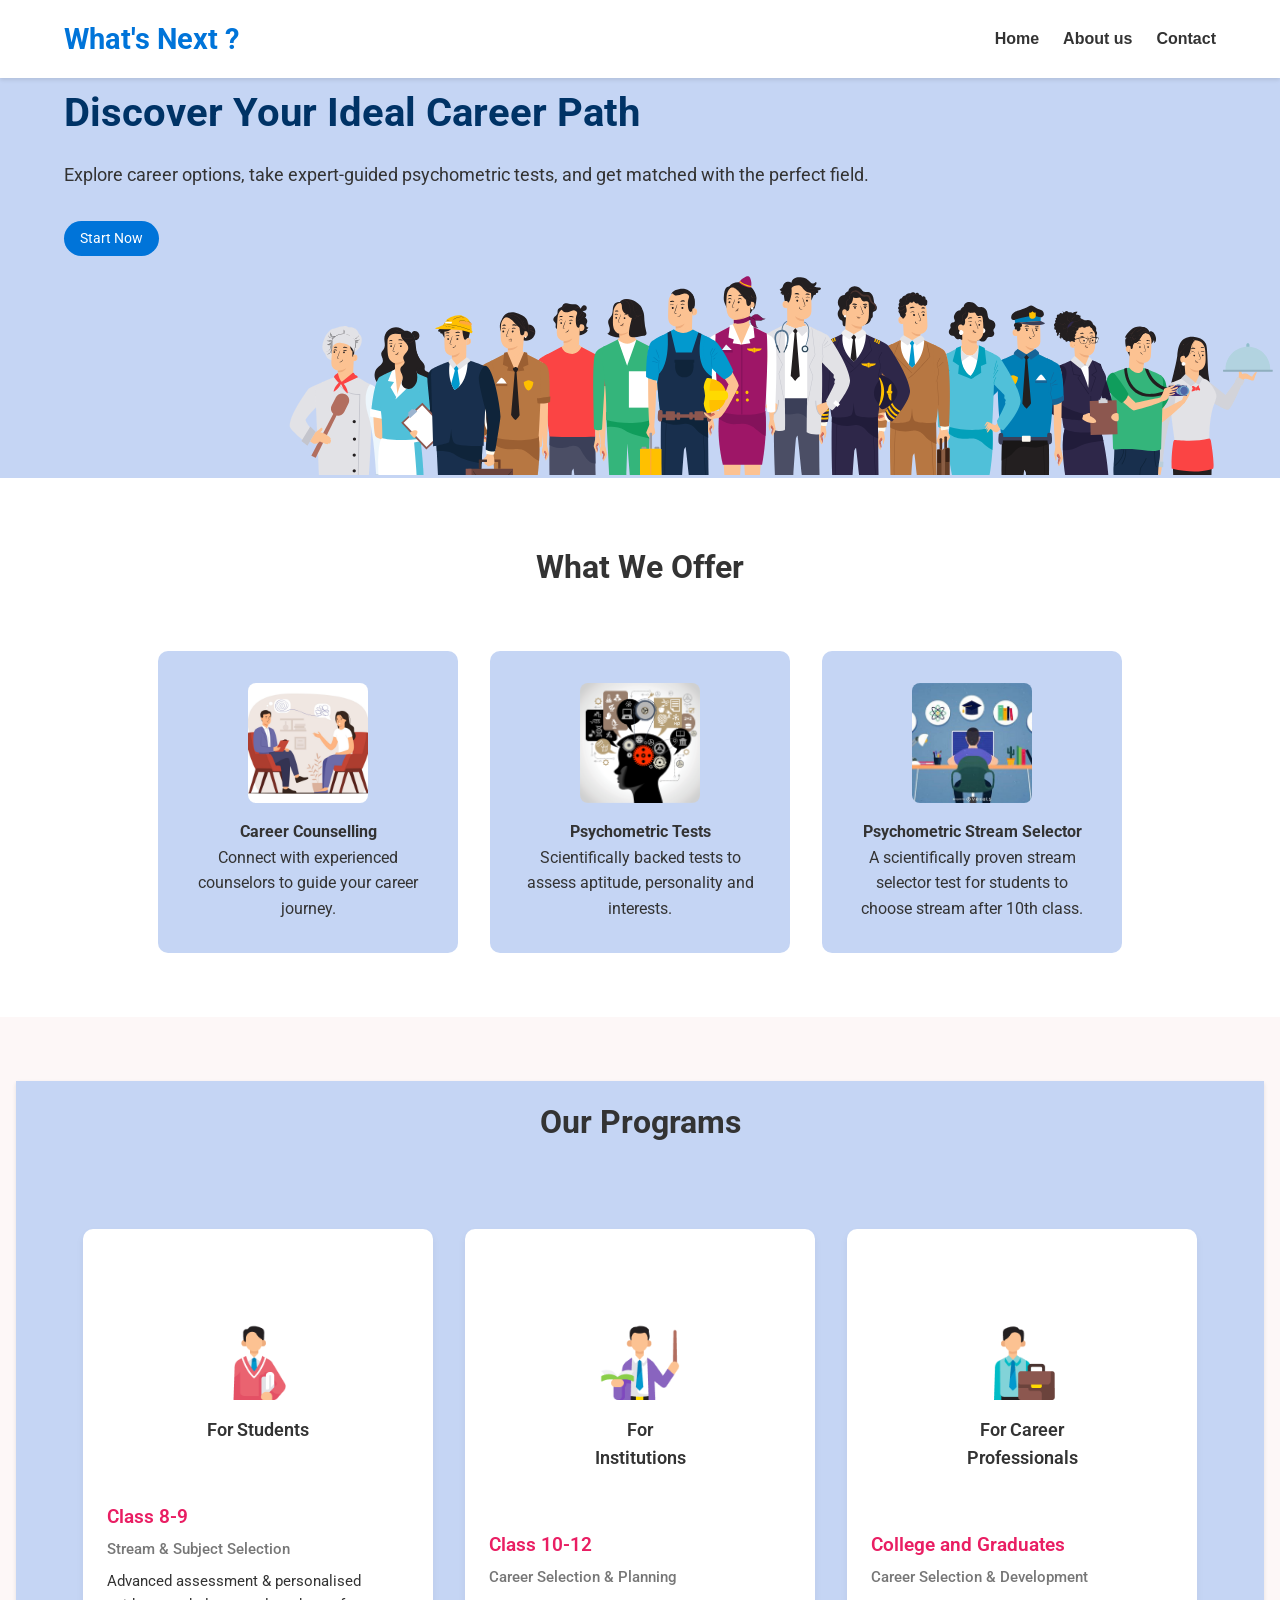
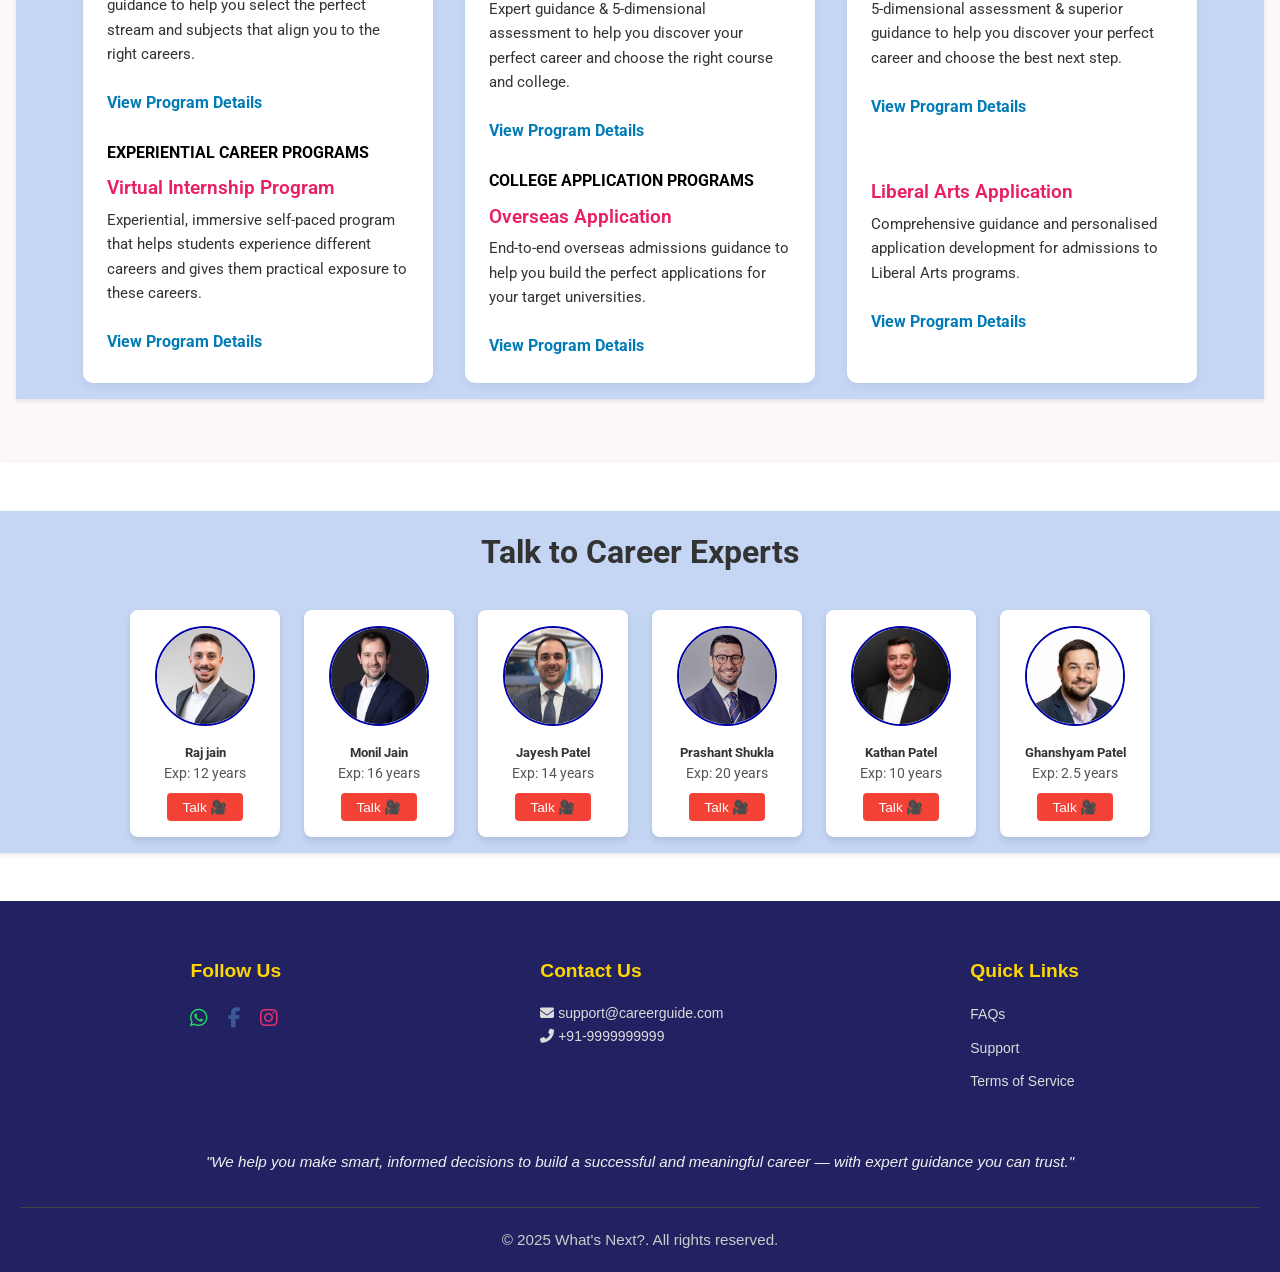
==== index.html @ 9430ad4f "first" ====
<!DOCTYPE html>
<html lang="en">
<head>
  <meta charset="UTF-8" />
  <meta name="viewport" content="width=device-width, initial-scale=1.0"/>
  <title>Career Guide - Home</title>
  <link rel="stylesheet" href="styles.css"/>
  <link href="https://fonts.googleapis.com/css2?family=Roboto:wght@400;600;700&display=swap" rel="stylesheet">
  <link rel="stylesheet" href="https://cdnjs.cloudflare.com/ajax/libs/font-awesome/6.5.0/css/all.min.css">

</head>
<body>
  <!-- Header -->
  <header class="main-header">
    <div class="container nav-container">
      <h1 class="logo">What's Next ?</h1>
      <nav class="nav">
        <ul class="nav-links">
          <li><a href="#">Home</a></li>
          <li><a href="#">About us</a></li>
          <li><a href="#">Contact</a></li>
        </ul>
      </nav>
    </div>
  </header>
  
  <!-- Hero Section -->
   <section class="hero">
    <div class="container hero-content">
        <div class="hero-text">
        <h2>Discover Your Ideal Career Path</h2>
        <p>Explore career options, take expert-guided psychometric tests, and get matched with the perfect field.</p>
        <a href="#" class="btn-primary">Start Now</a>
        </div>
    </div>
    <div class="hero-image">
        <img src="templates/images/career.svg" alt="Career guidance" />
        </div>
    </section>

  <!-- Features Section -->
    <section class="features">
        <div class="container">
        <h2 class="section-title">What We Offer</h2>
        <h4>&nbsp;</h4>    
        <div class="feature-grid">
            <div class="feature-card">
            <img src="templates/images/counselling.webp" alt="Icon 1"/>
            <h4>Career Counselling</h4>
            <p>Connect with experienced counselors to guide your career journey.</p>
            </div>
            <div class="feature-card">
            <img src="templates/images/psychometric_tests.png" alt="Icon 2"/>
            <h4>Psychometric Tests</h4>
            <p>Scientifically backed tests to assess aptitude, personality and interests.</p>
            </div>
            <div class="feature-card">
            <img src="templates/images/stream.jpg" alt="Icon 3"/>
            <h4>Psychometric Stream Selector</h4>
            <p>A scientifically proven stream selector test for students to choose stream after 10th class.</p>
            </div>
        </div>
        </div>
    </section>

    
    <!-- Career Programs Section -->
    <section class="career-programs">
   
    <div class="container2">
        <h2 class="section-title">Our Programs</h2>
        <div class="program-icons">
        
        </div>

        <div class="program-columns">
          <div class="program-column">
            <h4>&nbsp;</h4>
           <div class="program-icons">
             <div class="program-icon">
              <img src="templates/images/student.png" alt="Students Icon" />
              <h3>For Students</h3>
             </div>
            </div>
            <h5>Class 8-9</h5>
            <p class="subtitle">Stream & Subject Selection</p>
            <p>Advanced assessment & personalised guidance to help you select the perfect stream and subjects that align you to the right careers.</p>
            <a href="#">View Program Details</a>

            <h4>EXPERIENTIAL CAREER PROGRAMS</h4>
            <h5>Virtual Internship Program</h5>
            <p>Experiential, immersive self-paced program that helps students experience different careers and gives them practical exposure to these careers.</p>
            <a href="#">View Program Details</a>
        </div>

        <div class="program-column">
            
            <h4>&nbsp;</h4>
            <div class="program-icons">
            <div class="program-icon">
               <img src="templates/images/teacher.png" alt="Institutions Icon" />
               <h3>For Institutions</h3>
            </div>
            </div>
            <h5>Class 10-12</h5>
            <p class="subtitle">Career Selection & Planning</p>
            <p>Expert guidance & 5-dimensional assessment to help you discover your perfect career and choose the right course and college.</p>
            <a href="#">View Program Details</a>

            <h4>COLLEGE APPLICATION PROGRAMS</h4>
            <h5>Overseas Application</h5>
            <p>End-to-end overseas admissions guidance to help you build the perfect applications for your target universities.</p>
            <a href="#">View Program Details</a>
        </div>

        <div class="program-column">
            <h4>&nbsp;</h4>
            <div class="program-icons">
            <div class="program-icon">
              <img src="templates/images/working_proffesional.png" alt="Professionals Icon" />
              <h3>For Career Professionals</h3>
            </div>
            </div>
            <h5>College and Graduates</h5>
            <p class="subtitle">Career Selection & Development</p>
            <p>5-dimensional assessment & superior guidance to help you discover your perfect career and choose the best next step.</p>
            <a href="#">View Program Details</a>

            <h4>&nbsp;</h4>
            <h5>Liberal Arts Application</h5>
            <p>Comprehensive guidance and personalised application development for admissions to Liberal Arts programs.</p>
            <a href="#">View Program Details</a>
        </div>
        </div>
    </div>
    </section>
    <!-- Experts Section -->
    <section class="experts">
    <div class="container2">
        <h2 class="section-title">Talk to Career Experts</h2>
        <div class="experts-grid">
        <!-- Expert Card -->
        <div class="expert-card">
            <img src="templates/images/expert1.png" alt="Expert 1" />
            <h5>Raj jain</h5>
            <p>Exp: 12 years</p>
            <button class="talk-btn">Talk 🎥</button>
        </div>
        <div class="expert-card">
            <img src="templates/images/expert2.jpg" alt="Expert 2" />
            <h5>Monil Jain</h5>
            <p>Exp: 16 years</p>
            <button class="talk-btn">Talk 🎥</button>
        </div>
        <div class="expert-card">
            <img src="templates/images/expert3.webp" alt="Expert 3" />
            <h5>Jayesh Patel</h5>
            <p>Exp: 14 years</p>
            <button class="talk-btn">Talk 🎥</button>
        </div>
        <div class="expert-card">
            <img src="templates/images/expert4.jpg" alt="Expert 4" />
            <h5>Prashant Shukla</h5>
            <p>Exp: 20 years</p>
            <button class="talk-btn">Talk 🎥</button>
        </div>
        <div class="expert-card">
            <img src="templates/images/expert5.jpg" alt="Expert 5" />
            <h5>Kathan Patel</h5>
            <p>Exp: 10 years</p>
            <button class="talk-btn">Talk 🎥</button>
        </div>
        <div class="expert-card">
            <img src="templates/images/expert6.jpeg" alt="Expert 6" />
            <h5>Ghanshyam Patel</h5>
            <p>Exp: 2.5 years</p>
            <button class="talk-btn">Talk 🎥</button>
        </div>
    </div>

    </section> 
    <section> 
        <footer class="main-footer">
        <div class="container footer-content">
            <div class="social-icons">
                <h3>Follow Us</h3>
                <a href="#" class="whatsapp" title="WhatsApp"><i class="fab fa-whatsapp"></i></a>
                <a href="#" class="facebook" title="Facebook"><i class="fab fa-facebook-f"></i></a>
                <a href="#" class="instagram" title="Instagram"><i class="fab fa-instagram"></i></a>
            </div>    
            <div class="social-icons">
                <h3>Contact Us</h3>
                <p><i class="fas fa-envelope"></i> support@careerguide.com</p>
                <p><i class="fas fa-phone-alt"></i> +91-9999999999</p>
            </div>
            <div class="social-icons">
                <h3>Quick Links</h3>
                <ul>
                    <li><a href="#">FAQs</a></li>
                    <li><a href="#">Support</a></li>
                    <li><a href="#">Terms of Service</a></li>
                </ul>
               
            </div>
        </div>
        <div class="slogan">
           <p >"We help you make smart, informed decisions to build a successful and meaningful career — with expert guidance you can trust."</p>
        </div>
        <div class="footer-bottom">
                <p>&copy; 2025 What's Next?. All rights reserved.</p>
        </div>
        </footer>
    </section>
</body>
</html>
---- styles.css ----
/* Reset and Base Styles */
* {
  margin: 0;
  padding: 0;
  box-sizing: border-box;
}
body {
  font-family: 'Roboto', sans-serif;
  line-height: 1.6;
  background-color: #f9f9f9;
  color: #333;
}
a {
  text-decoration: none;
  color: inherit;
}
ul {
  list-style: none;
}

/* Container Utility */
.container {
  width: 90%;
  max-width: 1200px;
  margin: auto;
}
.container2 {
  background-color: #c5d5f4;
  box-shadow: 0 2px 4px rgba(0,0,0,0.1);
  padding: 1rem 0;
  top: 0;
  z-index: 1000;
}
.image-container2 {
  width: 300px;
  height: auto;
}

.image-container2 img {
  max-width: 100%;
  height: auto;
  display: block;
}

/* Header */
.main-header {
  background-color: #ffffff;
  box-shadow: 0 2px 4px rgba(0,0,0,0.1);
  padding: 1rem 0;
  position: sticky;
  top: 0;
  z-index: 1000;
}
.nav-container {
  display: flex;
  justify-content: space-between;
  align-items: center;
}
.logo {
  font-size: 1.8rem;
  font-weight: 700;
  color: #0074d9;
}
.nav-links {
  display: flex;
  gap: 1.5rem;
}

.nav-links a {
  display: inline-block; /* Add this */
  font-weight: 500;
  color: #333;
  transition: transform 0.3s ease, color 0.3s ease;
  font-weight: 700;
  font-family: Arial, Helvetica, sans-serif;
}


.nav-links a:hover {
  transform: scale(1.25); 
  color: #0074d9;
}


/* Hero Section */
.hero {
  background-color: #c5d5f4;
  padding: 0.2rem 0;
}
.hero-content {
  display: flex;
  align-items: flex-end; 
  justify-content: center;
  align-items: center;
  flex-wrap: wrap;
}

.hero-text {
  flex: 1 1 100%;
  padding-right: 2rem;
  justify-content: center;
}
.hero-text h2 {
  font-size: 2.5rem;
  color: #003366;
}
.hero-text p {
  margin: 1rem 0;
  font-size: 1.1rem;
}
.hero-image {
  flex: 1;
  text-align: center;
  display: flex;
  justify-content: flex-end; /* Push image to right */
  align-items: flex-end;     /* Align image at bottom */
  height: 100%;              /* Ensure it tries to use full section height */
}
.hero-image img {
  max-width: 80%;  /* Reduce size */
  height: auto;
}

.btn-primary {
  display: inline-block;
  background-color: #0074d9;
  color: white;
  padding: 0.4rem 1rem;        /* Smaller padding */
  font-size: 0.85rem;          /* Slightly smaller text */
  border-radius: 999px;        /* Capsule shape */
  margin-top: 1rem;
  border: none;
  cursor: pointer;
  text-decoration: none;
}

.btn-primary:hover {
  background-color: #005fa3;
}

/* Features Section */
.features {
  padding: 4rem 0;
  background-color: #fff;
}
.section-title {
  text-align: center;
  font-size: 2rem;
  margin-bottom: 2rem;
}
.feature-grid {
  display: flex;
  gap: 2rem;
  flex-wrap: wrap;
  justify-content: center;
}
.feature-card {
  background-color: #c5d5f4;
  padding: 2rem;
  text-align: center;
  border-radius: 10px;
  flex: 1 1 250px;
  max-width: 300px;
  transition: transform 0.3s ease-in-out; /* Add the transition here */
}

.feature-card:hover {
  transform: scale(1.1);
}
.feature-card img {
  width: 180px;
  margin-bottom: 1rem;
}
.feature-card h3 {
  font-size: 1.2rem;
  margin-bottom: 0.5rem;
}

/* Footer */
.main-footer {
  background-color: #003366;
  color: white;
  padding: 2rem 0;
}
.footer-content {
  display: flex;
  justify-content: space-evenly;
  flex-wrap: wrap;
  gap: 2rem;
}
.main-footer h3 {
  font-size: 1.2rem;
  margin-bottom: 1rem;
}
.main-footer p, .main-footer li {
  font-size: 0.95rem;
}
.main-footer li a {
  color: #f0f0f0;
}
.footer-bottom {
  text-align: center;
  margin-top: 2rem;
  border-top: 1px solid #446;
  padding-top: 1rem;
  font-size: 0.9rem;
}

/* Responsive Design */
@media (max-width: 768px) {
  .hero-content, .footer-content {
    flex-direction: column;
    text-align: center;
  }

  .nav-links {
    flex-direction: column;
    gap: 1rem;

  }

  .feature-grid {
    flex-direction: column;
    align-items: center;
  }
}
/* Experts Section */
.experts {
  background-color: #fff;
  padding: 3rem 0;
  box-shadow: 0 4px 8px rgba(0,0,0,0.05);
}
.experts-grid {
  display: flex;
  flex-wrap: wrap;
  gap: 1.5rem;
  justify-content: center;
  margin-top: 2rem;
}
.expert-card {
  background: #fff;
  border-radius: 8px;
  text-align: center;
  padding: 1rem;
  box-shadow: 0 4px 6px rgba(0,0,0,0.1);
  flex: 1 1 150px;
  max-width: 150px;
}
.expert-card img {
  width: 100px;
  height: 100px;
  border-radius: 50%;
  border: 2px solid #0000aa;
  object-fit: cover;
  margin-bottom: 0.5rem;
}
.expert-card h4 {
  font-size: 1rem;
  margin-bottom: 0.3rem;
}
.expert-card p {
  font-size: 0.85rem;
  color: #555;
}
.talk-btn {
  background-color: #f44336;
  color: white;
  border: none;
  padding: 0.4rem 1rem;
  margin-top: 0.5rem;
  border-radius: 4px;
  font-size: 0.85rem;
  cursor: pointer;
}
.talk-btn:hover {
  background-color: #d32f2f;
}
.show-more {
  text-align: right;
  margin-top: 1rem;
}
.show-more a {
  color: #3949ab;
  font-weight: 500;
}
.show-more a:hover {
  text-decoration: underline;
}

/* Responsive */
@media (max-width: 768px) {
  .expert-card {
    flex: 1 1 100%;
    max-width: 300px;
  }
  .show-more {
    text-align: center;
  }
}
/* Career Programs Section */
.career-programs {
  background-color: #fdf7f7;
  padding: 4rem 1rem;
}

.program-icons {
  display: flex;
  justify-content: space-evenly;
  flex-wrap: wrap;
  gap: 2.5rem;
  margin-bottom: 3rem;
  text-align: center;
}

.program-icon {
  margin: 10px 20px;
  width: 120px;
}


.program-icon img {
  width: 80px;
  height: auto;
  margin-bottom: 0.5rem;
}

.program-icon h3 {
  font-size: 1.1rem;
  font-weight: 600;
}

.program-columns {
  display: flex;
  flex-wrap: wrap;
  justify-content: center;
  gap: 2rem;
}

.program-column {
  flex: 1 1 300px;
  max-width: 350px;
  background-color: #ffffff;
  padding: 1.5rem;
  border-radius: 10px;
  box-shadow: 0 4px 8px rgba(0,0,0,0.05);
  transition: transform 0.2s ease;
}

.program-column:hover {
  transform: translateY(-5px);
}

.program-column h4 {
  color: #000;
  font-size: 1rem;
  font-weight: bold;
  margin-top: 1.5rem;
  margin-bottom: 0.5rem;
}

.program-column h5 {
  color: #e91e63;
  font-size: 1.2rem;
  font-weight: 600;
  margin-bottom: 0.25rem;
}

.program-column .subtitle {
  color: #777;
  margin-bottom: 0.5rem;
  font-weight: 500;
}

.program-column p {
  color: #333;
  font-size: 0.95rem;
  line-height: 1.6;
  margin-bottom: 1rem;
}

.program-column a {
  color: #007bb5;
  text-decoration: none;
  font-weight: bold;
  display: inline-block;
  margin-top: 0.5rem;
}

.program-column a:hover {
  text-decoration: underline;
}

/* Responsive */
@media (max-width: 768px) {
  .program-icons {
    flex-direction: column;
    align-items: center;
  }
  .program-columns {
    flex-direction: column;
    align-items: center;
  }
  .program-column {
    max-width: 100%;
  }
}
.features .feature-card img {
  width: 120px;       /* Or any consistent size you want */
  height: 120px;
  object-fit: cover;  /* Ensures image fills box while maintaining aspect ratio */
  border-radius: 8px; /* Optional: rounded corners for a clean look */
  display: block;
  margin: 0 auto 1rem;
}
/* General Footer Styles */
.main-footer {
  background-color: #222262;
  color: #f0f0f0;
  padding: 40px 20px 20px;
  font-family: 'Segoe UI', Tahoma, Geneva, Verdana, sans-serif;
}

.footer-content {
  display: flex;
  flex-wrap: wrap;
  justify-content: space-around;
  gap: 30px;
  max-width: 1200px;
  margin: 0 auto;
}
/* 
.footer-content > div {
  display: flexbox;
} */

.footer-content h3 {
  margin-bottom: 15px;
  color: #ffd700;
}

.footer-content p,
.footer-content li a {
  font-size: 14px;
  line-height: 1.6;
  color: #dcdcdc;
}

.footer-content ul {
  list-style: none;
  padding: 0;
}

.footer-content li a {
  text-decoration: none;
  display: inline-block;
  margin-bottom: 10px;
  transition: color 0.3s ease;
}

.footer-content li a:hover {
  color: #ffd700;
}

.social-icons {
  margin-top: 15px;
}

.social-icons a {
  margin-right: 15px;
  font-size: 20px;
  text-decoration: none;
  transition: transform 0.3s, color 0.3s;
}

.social-icons .whatsapp {
  color: #25D366;
}

.social-icons .facebook {
  color: #3b5998;
}

.social-icons .instagram {
  color: #E1306C;
}

.social-icons a:hover {
  transform: scale(1.2);
  color: #ffd700;
}

.footer-bottom {
  text-align: center;
  padding-top: 20px;
  border-top: 1px solid #444;
  font-size: 13px;
  color: #ccc;
}

/* Responsive */
@media (max-width: 768px) {
  .footer-content {
    flex-direction: column;
    align-items: center;
    text-align: center;
  }

  .social-icons {
    justify-content: center;
  }
}
html {
  scroll-behavior: smooth;
}
a:focus, button:focus {
  outline: 2px solid #0074d9;
  outline-offset: 3px;
}
.slogan{
  font-style: italic;
  text-align: center;
  margin-top: 2rem;
  padding-top: 1rem;
  font-size: 0.9rem;
}

.carousel-container {
  width: 300px;
  overflow: hidden;
  position: relative; /* For absolute positioning of images */
}

.carousel {
  display: flex;
  width: calc(300px * 3);
  transition: transform 0.5s ease-in-out; /* Smooth transition */
  transform: translateX(0); /* Initial position */
}

.carousel img {
  width: 300px;
  flex-shrink: 0;
}

.controls {
  text-align: center;
  margin-top: 10px;
}

.carousel-container:target .carousel {
  transform: translateX(0); /* Default */
}

#slide2:target ~ .carousel {
  transform: translateX(-300px);
}

#slide3:target ~ .carousel {
  transform: translateX(-600px);
}
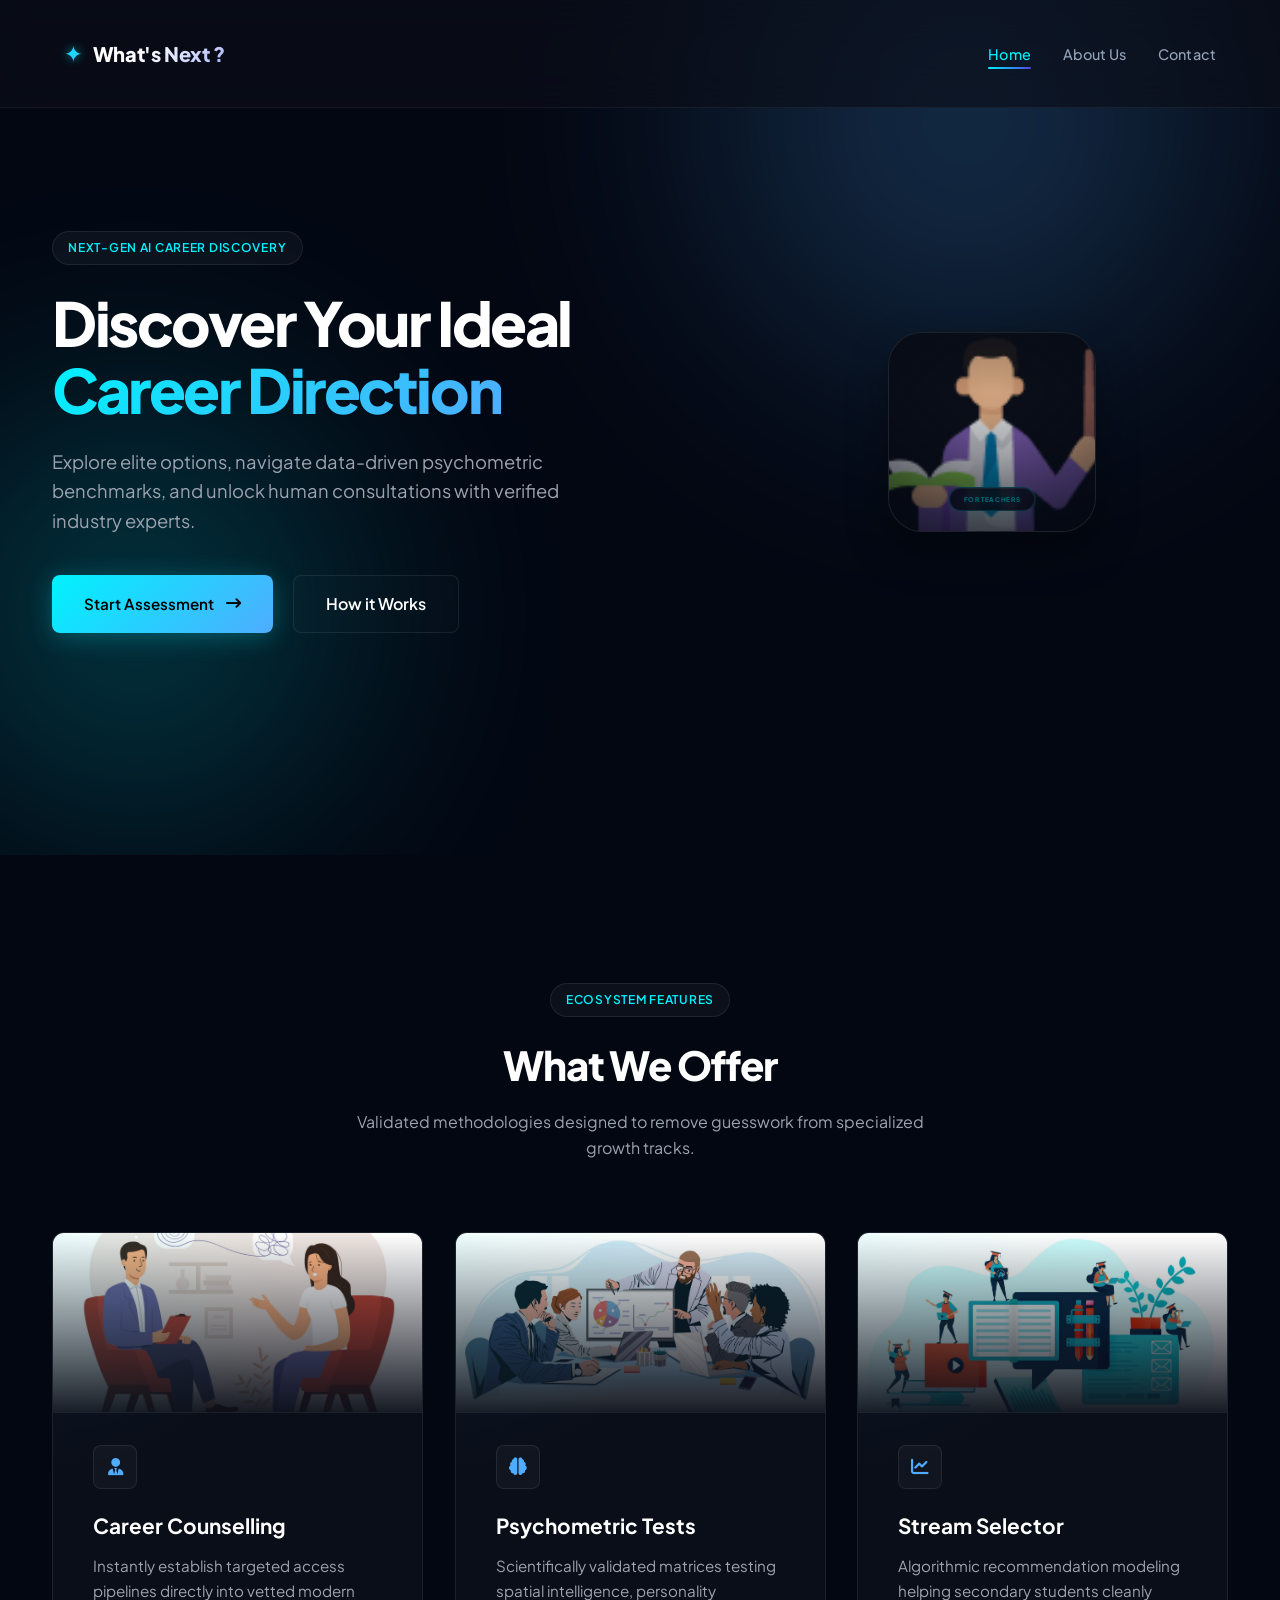
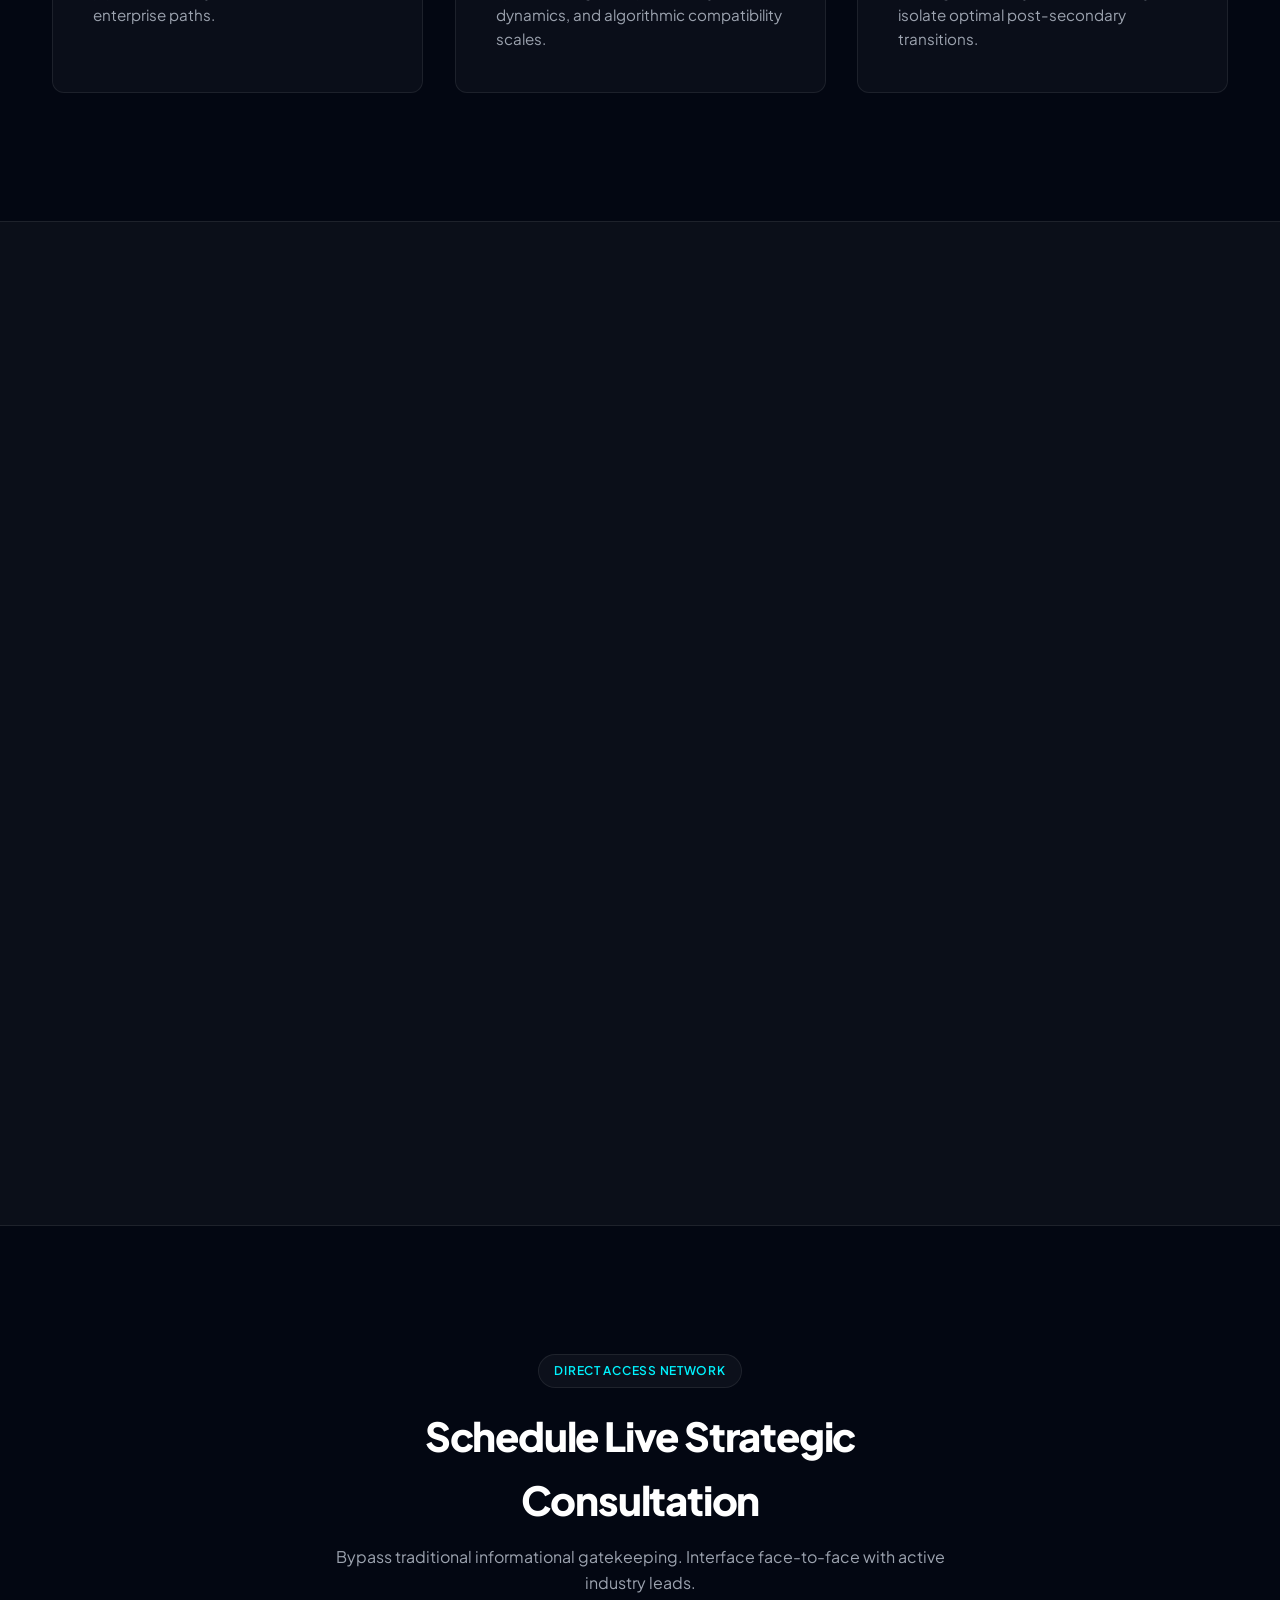
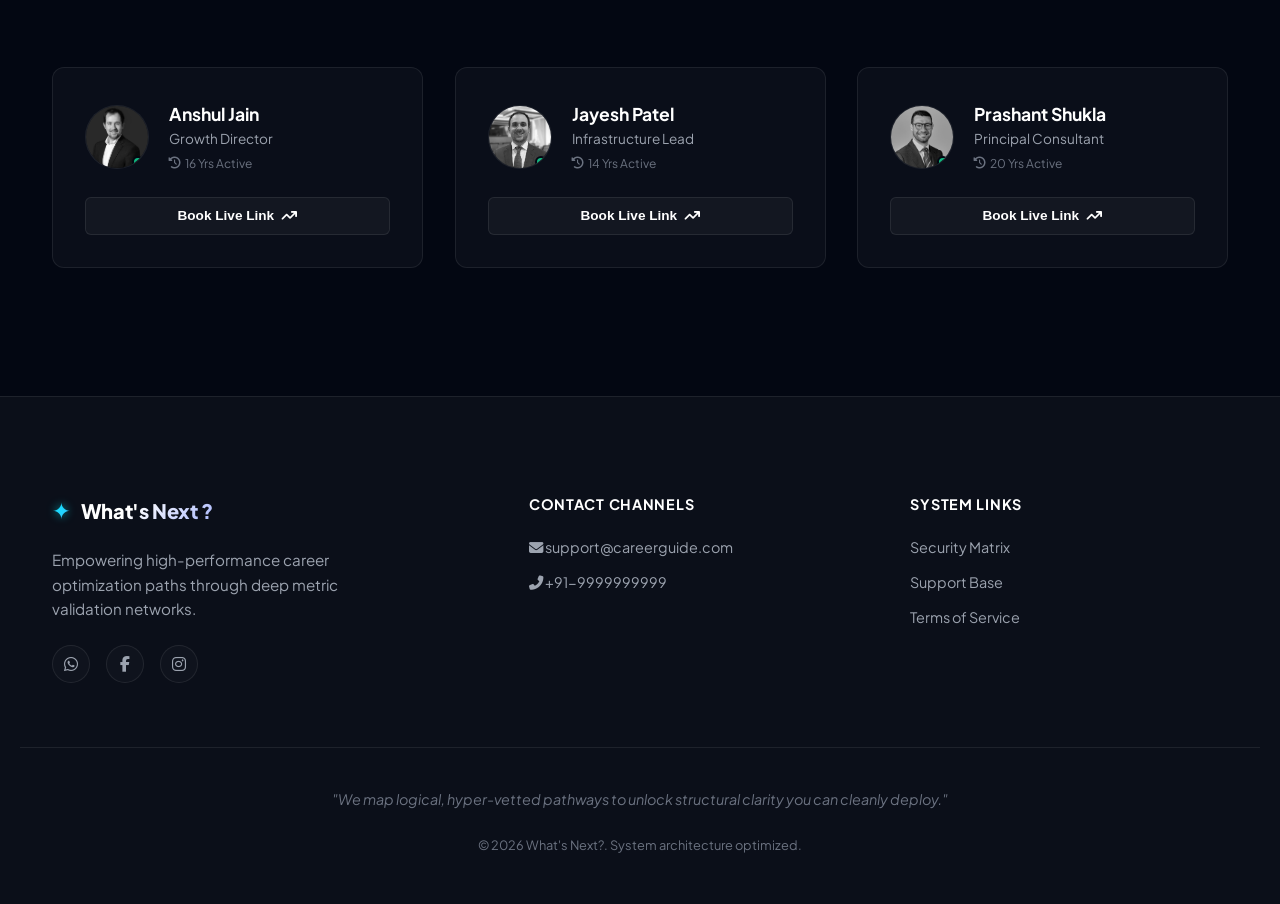
==== commit af5c8cf8: "fix: rename home.html to index.html for deployment" ====
--- a/index.html
+++ b/index.html
@@ -3,213 +3,666 @@
 <head>
   <meta charset="UTF-8" />
   <meta name="viewport" content="width=device-width, initial-scale=1.0"/>
-  <title>Career Guide - Home</title>
+  <title>What's Next? — Premium Career Navigation Intelligence</title>
   <link rel="stylesheet" href="styles.css"/>
-  <link href="https://fonts.googleapis.com/css2?family=Roboto:wght@400;600;700&display=swap" rel="stylesheet">
+  <link rel="preconnect" href="https://fonts.googleapis.com">
+  <link rel="preconnect" href="https://fonts.gstatic.com" crossorigin>
+  <link href="https://fonts.googleapis.com/css2?family=Plus+Jakarta+Sans:wght@400;500;600;700;800&display=swap" rel="stylesheet">
   <link rel="stylesheet" href="https://cdnjs.cloudflare.com/ajax/libs/font-awesome/6.5.0/css/all.min.css">
-
+  <style>
+    /* ==========================================================================
+       UPDATED PREMIUM NAVIGATION INTERFACE COMPONENT
+       ========================================================================== */
+    .main-header {
+      position: fixed;
+      top: 0;
+      left: 0;
+      width: 100%;
+      z-index: 1000;
+      background: rgba(11, 15, 25, 0.65);
+      backdrop-filter: blur(20px);
+      -webkit-backdrop-filter: blur(20px);
+      border-bottom: 1px solid rgba(255, 255, 255, 0.06);
+      transition: all 0.4s ease;
+    }
+
+    .main-header.scrolled {
+      background: rgba(7, 10, 17, 0.85);
+      border-bottom: 1px solid rgba(0, 242, 254, 0.15);
+      box-shadow: 0 10px 30px rgba(0, 0, 0, 0.5);
+    }
+
+    .nav-container {
+      display: flex;
+      align-items: center;
+      justify-content: space-between;
+      padding: 18px 24px;
+      max-width: 1200px;
+      margin: 0 auto;
+    }
+
+    .logo-wrapper {
+      display: flex;
+      align-items: center;
+      gap: 10px;
+      text-decoration: none;
+    }
+
+    .logo-icon {
+      font-size: 1.4rem;
+      color: #00f2fe;
+      animation: pulseGlow 3s infinite ease-in-out;
+      text-shadow: 0 0 10px rgba(0, 242, 254, 0.6);
+    }
+
+    .logo {
+      font-size: 1.25rem;
+      font-weight: 800;
+      letter-spacing: -0.02em;
+      color: #ffffff;
+      margin: 0;
+      background: linear-gradient(135deg, #ffffff 40%, #a5b4fc 100%);
+      -webkit-background-clip: text;
+      -webkit-text-fill-color: transparent;
+    }
+
+    .nav-links {
+      display: flex;
+      align-items: center;
+      gap: 32px;
+      list-style: none;
+      margin: 0;
+      padding: 0;
+    }
+
+    .nav-links a {
+      position: relative;
+      font-size: 0.9rem;
+      font-weight: 500;
+      color: #94a3b8;
+      text-decoration: none;
+      letter-spacing: 0.01em;
+      padding: 6px 0;
+      transition: color 0.3s ease;
+    }
+
+    .nav-links a:hover,
+    .nav-links a.active {
+      color: #00f2fe;
+    }
+
+    /* Elegant sliding indicator line underneath links */
+    .nav-links a::after {
+      content: '';
+      position: absolute;
+      bottom: 0;
+      left: 0;
+      width: 100%;
+      height: 2px;
+      background: linear-gradient(90deg, #00f2fe, #4f46e5);
+      transform: scaleX(0);
+      transform-origin: right;
+      transition: transform 0.3s ease;
+      border-radius: 2px;
+    }
+
+    .nav-links a:hover::after,
+    .nav-links a.active::after {
+      transform: scaleX(1);
+      transform-origin: left;
+    }
+
+    /* Mobile Hamburger Trigger */
+    .mobile-nav-toggle {
+      display: none;
+      background: none;
+      border: none;
+      cursor: pointer;
+      padding: 4px;
+      z-index: 1010;
+    }
+
+    .mobile-nav-toggle .hamburger-line {
+      display: block;
+      width: 22px;
+      height: 2px;
+      margin: 5px auto;
+      background-color: #ffffff;
+      transition: all 0.3s ease-in-out;
+      border-radius: 2px;
+    }
+
+    @keyframes pulseGlow {
+      0%, 100% { transform: scale(1); filter: drop-shadow(0 0 2px rgba(0,242,254,0.4)); }
+      50% { transform: scale(1.12); filter: drop-shadow(0 0 12px rgba(0,242,254,0.8)); }
+    }
+
+    /* Responsive Mobile Overrides */
+    @media (max-width: 768px) {
+      .mobile-nav-toggle {
+        display: block;
+      }
+
+      .mobile-nav-toggle.is-open .hamburger-line:nth-child(1) {
+        transform: translateY(7px) rotate(45deg);
+        background-color: #00f2fe;
+      }
+      .mobile-nav-toggle.is-open .hamburger-line:nth-child(2) {
+        opacity: 0;
+      }
+      .mobile-nav-toggle.is-open .hamburger-line:nth-child(3) {
+        transform: translateY(-7px) rotate(-45deg);
+        background-color: #00f2fe;
+      }
+
+      .nav-links {
+        position: fixed;
+        top: 0;
+        right: 0;
+        width: 280px;
+        height: 100vh;
+        background: rgba(7, 10, 17, 0.96);
+        backdrop-filter: blur(24px);
+        -webkit-backdrop-filter: blur(24px);
+        border-left: 1px solid rgba(255, 255, 255, 0.08);
+        flex-direction: column;
+        align-items: flex-start;
+        justify-content: flex-start;
+        padding: 100px 40px 40px 40px;
+        gap: 28px;
+        transform: translateX(100%);
+        transition: transform 0.4s cubic-bezier(0.16, 1, 0.3, 1);
+        box-shadow: -10px 0 40px rgba(0, 0, 0, 0.6);
+      }
+
+      .nav-links.is-open {
+        transform: translateX(0);
+      }
+
+      .nav-links a {
+        font-size: 1.05rem;
+        width: 100%;
+        display: block;
+      }
+    }
+
+    /* Adjusting Hero spacing so content doesn't sit under fixed navbar */
+    .hero {
+      padding-top: 120px !important;
+    }
+
+    /* ==========================================================================
+       OPTIMIZED SEAMLESS HERO CAROUSEL COMPONENT (CINEMATIC REFRESH)
+       ========================================================================== */
+    .hero-carousel-viewport {
+      position: relative;
+      border-radius: 34px;
+      overflow: hidden;
+      border: 1px solid rgba(255, 255, 255, 0.08);
+      box-shadow: 0 20px 40px rgba(0, 0, 0, 0.4);
+      background: #0b0f19;
+      width: 44%;
+      max-width: 480px;
+      height: 200px;
+      margin: 0 auto;
+      align-self: center;
+    }
+
+    .hero-carousel-viewport::after {
+      content: '';
+      position: absolute;
+      inset: 0;
+      background: linear-gradient(to bottom, transparent 30%, rgba(3, 7, 18, 0.6) 100%),
+                  radial-gradient(circle at center, transparent 20%, rgba(3, 7, 18, 0.4) 100%);
+      pointer-events: none;
+      z-index: 3;
+    }
+
+    .carousel-track-container {
+      width: 100%;
+      height: 100%;
+      position: relative;
+    }
+
+    .carousel-slide-node {
+      position: absolute;
+      inset: 0;
+      width: 100%;
+      height: 100%;
+      opacity: 0;
+      visibility: hidden;
+      transition: opacity 0.9s cubic-bezier(0.25, 1, 0.2, 1), 
+                  visibility 0.9s cubic-bezier(0.25, 1, 0.2, 1);
+      z-index: 1;
+    }
+
+    .carousel-slide-node.active-slide {
+      opacity: 1;
+      visibility: visible;
+      z-index: 2;
+    }
+
+    .carousel-slide-node img {
+      width: 100%;
+      height: 100%;
+      object-fit: cover;
+      display: block;
+      opacity: 0;
+      transform: scale(1.0);
+      filter: saturate(0.85) contrast(1.02) blur(4px);
+      transition: transform 4s cubic-bezier(0.25, 1, 0.2, 1),
+                  opacity 0.9s cubic-bezier(0.25, 1, 0.2, 1),
+                  filter 0.9s cubic-bezier(0.25, 1, 0.2, 1);
+    }
+
+    .carousel-slide-node.active-slide img {
+      opacity: 0.85;
+      transform: scale(1.08);
+      filter: saturate(0.95) contrast(1.02) blur(0px);
+    }
+
+    .carousel-slide-meta {
+      position: absolute;
+      inset: 0;
+      display: flex;
+      align-items: flex-end;
+      justify-content: center;
+      padding-bottom: 20px;
+      z-index: 4;
+      pointer-events: none;
+      opacity: 0;
+      transform: translateY(10px);
+      transition: opacity 0.7s cubic-bezier(0.25, 1, 0.2, 1), 
+                  transform 0.7s cubic-bezier(0.25, 1, 0.2, 1);
+    }
+
+    .carousel-slide-node.active-slide .carousel-slide-meta {
+      opacity: 1;
+      transform: translateY(0);
+      transition-delay: 0.1s;
+    }
+
+    .carousel-slide-meta .slide-badge {
+      display: inline-block;
+      font-size: 0.4rem;
+      text-transform: uppercase;
+      letter-spacing: 0.1em;
+      font-weight: 700;
+      color: #00f2fe;
+      background: rgba(3, 7, 18, 0.8);
+      padding: 6px 14px;
+      border-radius: 100px;
+      border: 1px solid rgba(0, 242, 254, 0.35);
+      backdrop-filter: blur(12px);
+      -webkit-backdrop-filter: blur(12px);
+      box-shadow: 0 4px 14px rgba(0, 242, 254, 0.15), 
+                  inset 0 1px 1px rgba(255, 255, 255, 0.1);
+      text-shadow: 0 0 8px rgba(0, 242, 254, 0.4);
+    }
+
+    @media (max-width: 1024px) {
+      .hero-carousel-viewport {
+        height: 320px;
+        width: 100%;
+        margin-top: 2rem;
+      }
+    }
+    @media (max-width: 540px) {
+      .hero-carousel-viewport {
+        height: 260px;
+        border-radius: 60px;
+      }
+      .carousel-slide-meta {
+        padding-bottom: 16px;
+      }
+    }
+  </style>
 </head>
 <body>
-  <!-- Header -->
-  <header class="main-header">
-    <div class="container nav-container">
-      <h1 class="logo">What's Next ?</h1>
+
+  <header class="main-header" id="navbar">
+    <div class="nav-container">
+      <a href="home.html" class="logo-wrapper">
+        <span class="logo-icon">✦</span>
+        <h1 class="logo">What's Next ?</h1>
+      </a>
+      
+      <button class="mobile-nav-toggle" id="mobileMenuBtn" aria-label="Toggle navigation drawer menu">
+        <span class="hamburger-line"></span>
+        <span class="hamburger-line"></span>
+        <span class="hamburger-line"></span>
+      </button>
+
       <nav class="nav">
-        <ul class="nav-links">
-          <li><a href="#">Home</a></li>
-          <li><a href="#">About us</a></li>
-          <li><a href="#">Contact</a></li>
+        <ul class="nav-links" id="navLinks">
+          <li><a href="home.html" class="active">Home</a></li>
+          <li><a href="about_us.html">About Us</a></li>
+          <li><a href="contact.html">Contact</a></li>
         </ul>
       </nav>
     </div>
   </header>
   
-  <!-- Hero Section -->
-   <section class="hero">
-    <div class="container hero-content">
-        <div class="hero-text">
-        <h2>Discover Your Ideal Career Path</h2>
-        <p>Explore career options, take expert-guided psychometric tests, and get matched with the perfect field.</p>
-        <a href="#" class="btn-primary">Start Now</a>
-        </div>
-    </div>
-    <div class="hero-image">
-        <img src="templates/images/career.svg" alt="Career guidance" />
-        </div>
-    </section>
-
-  <!-- Features Section -->
-    <section class="features">
-        <div class="container">
+  <section class="hero">
+    <div class="hero-glow-layer">
+      <div class="radial-glow color-blue"></div>
+      <div class="radial-glow color-cyan"></div>
+    </div>
+    
+    <div class="container hero-content-grid">
+      <div class="hero-text-block reveal-on-scroll">
+        <div class="badge-wrapper">
+          <span class="pill-badge">Next-Gen AI Career Discovery</span>
+        </div>
+        <h2>Discover Your Ideal <span class="gradient-text">Career Direction</span></h2>
+        <p>Explore elite options, navigate data-driven psychometric benchmarks, and unlock human consultations with verified industry experts.</p>
+        <div class="hero-cta-group">
+          <a href="#explore" class="btn-glow-primary">Start Assessment <i class="fa-solid fa-arrow-right-long"></i></a>
+          <a href="about_us.html" class="btn-outline">How it Works</a>
+        </div>
+      </div>
+      
+      <div class="hero-carousel-viewport reveal-on-scroll" id="heroCarousel">
+        <div class="carousel-track-container">
+          <div class="carousel-slide-node active-slide">
+            <img src="templates/images/student.png" alt="Students Academic Matrix Evaluation Layout">
+            <div class="carousel-slide-meta">
+              <span class="slide-badge">For Students</span>
+            </div>
+          </div>
+          <div class="carousel-slide-node">
+            <img src="templates/images/teacher.png" alt="Teachers and Academic Architecture Deployment Mapping">
+            <div class="carousel-slide-meta">
+              <span class="slide-badge">For Teachers</span>
+            </div>
+          </div>
+          <div class="carousel-slide-node">
+            <img src="templates/images/working_proffesional.png" alt="Working Professionals Career Velocity Tracking Dashboard">
+            <div class="carousel-slide-meta">
+              <span class="slide-badge">For Working Professionals</span>
+            </div>
+          </div>
+        </div>
+      </div>
+    </div>
+  </section>
+
+  <section id="explore" class="features">
+    <div class="container">
+      <div class="section-heading reveal-on-scroll">
+        <span class="pill-badge">Ecosystem Features</span>
         <h2 class="section-title">What We Offer</h2>
-        <h4>&nbsp;</h4>    
-        <div class="feature-grid">
-            <div class="feature-card">
-            <img src="templates/images/counselling.webp" alt="Icon 1"/>
-            <h4>Career Counselling</h4>
-            <p>Connect with experienced counselors to guide your career journey.</p>
-            </div>
-            <div class="feature-card">
-            <img src="templates/images/psychometric_tests.png" alt="Icon 2"/>
-            <h4>Psychometric Tests</h4>
-            <p>Scientifically backed tests to assess aptitude, personality and interests.</p>
-            </div>
-            <div class="feature-card">
-            <img src="templates/images/stream.jpg" alt="Icon 3"/>
-            <h4>Psychometric Stream Selector</h4>
-            <p>A scientifically proven stream selector test for students to choose stream after 10th class.</p>
-            </div>
-        </div>
-        </div>
-    </section>
-
+        <p class="section-lead">Validated methodologies designed to remove guesswork from specialized growth tracks.</p>
+      </div>
+      
+      <div class="feature-grid">
+        <div class="feature-card reveal-on-scroll">
+          <div class="feature-img-box">
+            <img src="templates/images/counselling.webp" alt="Career Counselling Automation Layer" class="feature-card-img">
+          </div>
+          <div class="feature-card-body">
+            <div class="card-icon-box"><i class="fa-solid fa-user-tie"></i></div>
+            <h3>Career Counselling</h3>
+            <p>Instantly establish targeted access pipelines directly into vetted modern enterprise paths.</p>
+          </div>
+        </div>
+        
+        <div class="feature-card reveal-on-scroll">
+          <div class="feature-img-box">
+            <img src="templates/images/image_2.jpeg" alt="Psychometric Diagnostic Systems" class="feature-card-img">
+          </div>
+          <div class="feature-card-body">
+            <div class="card-icon-box"><i class="fa-solid fa-brain"></i></div>
+            <h3>Psychometric Tests</h3>
+            <p>Scientifically validated matrices testing spatial intelligence, personality dynamics, and algorithmic compatibility scales.</p>
+          </div>
+        </div>
+        
+        <div class="feature-card reveal-on-scroll">
+          <div class="feature-img-box">
+            <img src="templates/images/image_3.jpeg" alt="Algorithmic Stream Matching Frameworks" class="feature-card-img">
+          </div>
+          <div class="feature-card-body">
+            <div class="card-icon-box"><i class="fa-solid fa-chart-line"></i></div>
+            <h3>Stream Selector</h3>
+            <p>Algorithmic recommendation modeling helping secondary students cleanly isolate optimal post-secondary transitions.</p>
+          </div>
+        </div>
+      </div>
+    </div>
+  </section>
+
+  <section class="career-programs">
+    <div class="container">
+      <div class="section-heading reveal-on-scroll">
+        <span class="pill-badge">Tailored Tracks</span>
+        <h2 class="section-title">Our Career Programs</h2>
+      </div>
+      
+      <div class="program-columns-grid">
+        <div class="program-card reveal-on-scroll">
+          <img src="templates/images/class_8.avif" alt="Class 8 through 12 Student Vectors" class="program-card-hero-img">
+          <div class="program-header-row">
+            <i class="fa-solid fa-graduation-cap"></i>
+            <h3>For Students</h3>
+          </div>
+          <div class="program-sub-tier">
+            <h4>Class 8-9 Matrix</h4>
+            <p class="subtitle">Stream & Subject Mapping</p>
+            <p>Advanced diagnostic layers helping isolate foundational metrics long before specialized tracking cycles start.</p>
+          </div>
+          <div class="program-divider"></div>
+          <div class="program-sub-tier">
+            <h4>Virtual Labs</h4>
+            <p class="subtitle">Experiential Internships</p>
+            <p>Immersive, self-directed simulations proving practical field execution scenarios.</p>
+          </div>
+        </div>
+
+        <div class="program-card reveal-on-scroll">
+          <img src="templates/images/image_3.jpeg" alt="Academic Institution Architecture Mapping" class="program-card-hero-img">
+          <div class="program-header-row">
+            <i class="fa-solid fa-school"></i>
+            <h3>For Institutions</h3>
+          </div>
+          <div class="program-sub-tier">
+            <h4>Class 10-12 Funnel</h4>
+            <p class="subtitle">Tactical University Deployment</p>
+            <p>5-Dimensional profiling architectures syncing high-achieving profiles directly to institutional requirements.</p>
+          </div>
+          <div class="program-divider"></div>
+          <div class="program-sub-tier">
+            <h4>Global Admissions</h4>
+            <p class="subtitle">Overseas Application Funnel</p>
+            <p>Complete structural refinement ensuring absolute priority across overseas portfolios.</p>
+          </div>
+        </div>
+
+        <div class="program-card reveal-on-scroll">
+          <img src="templates/images/image_1.jpeg" alt="Corporate Career Level Optimization Engine" class="program-card-hero-img">
+          <div class="program-header-row">
+            <i class="fa-solid fa-briefcase"></i>
+            <h3>For Professionals</h3>
+          </div>
+          <div class="program-sub-tier">
+            <h4>Graduates & Beyond</h4>
+            <p class="subtitle">Career Velocity Pivot</p>
+            <p>High-tier functional modeling built to transform stagnating execution layers into elite management status.</p>
+          </div>
+          <div class="program-divider"></div>
+          <div class="program-sub-tier">
+            <h4>Liberal Arts Track</h4>
+            <p class="subtitle">Interdisciplinary Optimization</p>
+            <p>Nuanced strategy architectures structuring atypical candidate portfolios for rapid acceptance loops.</p>
+          </div>
+        </div>
+      </div>
+    </div>
+  </section>
+
+  <section class="experts">
+    <div class="container">
+      <div class="section-heading reveal-on-scroll">
+        <span class="pill-badge">Direct Access Network</span>
+        <h2 class="section-title">Schedule Live Strategic Consultation</h2>
+        <p class="section-lead">Bypass traditional informational gatekeeping. Interface face-to-face with active industry leads.</p>
+      </div>
+      
+      <div class="modern-experts-grid">
+        <div class="premium-expert-card reveal-on-scroll">
+          <div class="expert-identity-block">
+            <div class="avatar-shield">
+              <div class="pulse-beacon-live"></div>
+              <img src="templates/images/expert2.jpg" alt="Monil Jain Portrait" class="expert-avatar-img" />
+            </div>
+            <div class="expert-meta-text">
+              <h3>Anshul Jain</h3>
+              <p class="title-sub">Growth Director</p>
+              <p class="exp-metric"><i class="fa-solid fa-history"></i> 16 Yrs Active</p>
+            </div>
+          </div>
+          <button class="talk-telecom-btn"><span>Book Live Link</span> <i class="fa-solid fa-arrow-trend-up"></i></button>
+        </div>
+
+        <div class="premium-expert-card reveal-on-scroll">
+          <div class="expert-identity-block">
+            <div class="avatar-shield">
+              <div class="pulse-beacon-live"></div>
+              <img src="templates/images/expert3.webp" alt="Jayesh Patel Portrait" class="expert-avatar-img" />
+            </div>
+            <div class="expert-meta-text">
+              <h3>Jayesh Patel</h3>
+              <p class="title-sub">Infrastructure Lead</p>
+              <p class="exp-metric"><i class="fa-solid fa-history"></i> 14 Yrs Active</p>
+            </div>
+          </div>
+          <button class="talk-telecom-btn"><span>Book Live Link</span> <i class="fa-solid fa-arrow-trend-up"></i></button>
+        </div>
+
+        <div class="premium-expert-card reveal-on-scroll">
+          <div class="expert-identity-block">
+            <div class="avatar-shield">
+              <div class="pulse-beacon-live"></div>
+              <img src="templates/images/expert4.jpg" alt="Prashant Shukla Portrait" class="expert-avatar-img" />
+            </div>
+            <div class="expert-meta-text">
+              <h3>Prashant Shukla</h3>
+              <p class="title-sub">Principal Consultant</p>
+              <p class="exp-metric"><i class="fa-solid fa-history"></i> 20 Yrs Active</p>
+            </div>
+          </div>
+          <button class="talk-telecom-btn"><span>Book Live Link</span> <i class="fa-solid fa-arrow-trend-up"></i></button>
+        </div>
+      </div>
+    </div>
+  </section> 
+
+  <footer class="main-footer">
+    <div class="container footer-content-grid">
+      <div class="footer-brand-column">
+        <div class="logo-wrapper">
+          <span class="logo-icon">✦</span>
+          <span class="logo">What's Next ?</span>
+        </div>
+        <p class="footer-mission">Empowering high-performance career optimization paths through deep metric validation networks.</p>
+        <div class="footer-social-tray">
+          <a href="#" class="social-icon-link"><i class="fab fa-whatsapp"></i></a>
+          <a href="#" class="social-icon-link"><i class="fab fa-facebook-f"></i></a>
+          <a href="#" class="social-icon-link"><i class="fab fa-instagram"></i></a>
+        </div>
+      </div>
+      
+      <div class="footer-links-column">
+        <h3>Contact Channels</h3>
+        <p><i class="fas fa-envelope"></i> support@careerguide.com</p>
+        <p><i class="fas fa-phone-alt"></i> +91-9999999999</p>
+      </div>
+      
+      <div class="footer-links-column">
+        <h3>System Links</h3>
+        <ul>
+          <li><a href="#">Security Matrix</a></li>
+          <li><a href="#">Support Base</a></li>
+          <li><a href="#">Terms of Service</a></li>
+        </ul>
+      </div>
+    </div>
     
-    <!-- Career Programs Section -->
-    <section class="career-programs">
-   
-    <div class="container2">
-        <h2 class="section-title">Our Programs</h2>
-        <div class="program-icons">
-        
-        </div>
-
-        <div class="program-columns">
-          <div class="program-column">
-            <h4>&nbsp;</h4>
-           <div class="program-icons">
-             <div class="program-icon">
-              <img src="templates/images/student.png" alt="Students Icon" />
-              <h3>For Students</h3>
-             </div>
-            </div>
-            <h5>Class 8-9</h5>
-            <p class="subtitle">Stream & Subject Selection</p>
-            <p>Advanced assessment & personalised guidance to help you select the perfect stream and subjects that align you to the right careers.</p>
-            <a href="#">View Program Details</a>
-
-            <h4>EXPERIENTIAL CAREER PROGRAMS</h4>
-            <h5>Virtual Internship Program</h5>
-            <p>Experiential, immersive self-paced program that helps students experience different careers and gives them practical exposure to these careers.</p>
-            <a href="#">View Program Details</a>
-        </div>
-
-        <div class="program-column">
-            
-            <h4>&nbsp;</h4>
-            <div class="program-icons">
-            <div class="program-icon">
-               <img src="templates/images/teacher.png" alt="Institutions Icon" />
-               <h3>For Institutions</h3>
-            </div>
-            </div>
-            <h5>Class 10-12</h5>
-            <p class="subtitle">Career Selection & Planning</p>
-            <p>Expert guidance & 5-dimensional assessment to help you discover your perfect career and choose the right course and college.</p>
-            <a href="#">View Program Details</a>
-
-            <h4>COLLEGE APPLICATION PROGRAMS</h4>
-            <h5>Overseas Application</h5>
-            <p>End-to-end overseas admissions guidance to help you build the perfect applications for your target universities.</p>
-            <a href="#">View Program Details</a>
-        </div>
-
-        <div class="program-column">
-            <h4>&nbsp;</h4>
-            <div class="program-icons">
-            <div class="program-icon">
-              <img src="templates/images/working_proffesional.png" alt="Professionals Icon" />
-              <h3>For Career Professionals</h3>
-            </div>
-            </div>
-            <h5>College and Graduates</h5>
-            <p class="subtitle">Career Selection & Development</p>
-            <p>5-dimensional assessment & superior guidance to help you discover your perfect career and choose the best next step.</p>
-            <a href="#">View Program Details</a>
-
-            <h4>&nbsp;</h4>
-            <h5>Liberal Arts Application</h5>
-            <p>Comprehensive guidance and personalised application development for admissions to Liberal Arts programs.</p>
-            <a href="#">View Program Details</a>
-        </div>
-        </div>
-    </div>
-    </section>
-    <!-- Experts Section -->
-    <section class="experts">
-    <div class="container2">
-        <h2 class="section-title">Talk to Career Experts</h2>
-        <div class="experts-grid">
-        <!-- Expert Card -->
-        <div class="expert-card">
-            <img src="templates/images/expert1.png" alt="Expert 1" />
-            <h5>Raj jain</h5>
-            <p>Exp: 12 years</p>
-            <button class="talk-btn">Talk 🎥</button>
-        </div>
-        <div class="expert-card">
-            <img src="templates/images/expert2.jpg" alt="Expert 2" />
-            <h5>Monil Jain</h5>
-            <p>Exp: 16 years</p>
-            <button class="talk-btn">Talk 🎥</button>
-        </div>
-        <div class="expert-card">
-            <img src="templates/images/expert3.webp" alt="Expert 3" />
-            <h5>Jayesh Patel</h5>
-            <p>Exp: 14 years</p>
-            <button class="talk-btn">Talk 🎥</button>
-        </div>
-        <div class="expert-card">
-            <img src="templates/images/expert4.jpg" alt="Expert 4" />
-            <h5>Prashant Shukla</h5>
-            <p>Exp: 20 years</p>
-            <button class="talk-btn">Talk 🎥</button>
-        </div>
-        <div class="expert-card">
-            <img src="templates/images/expert5.jpg" alt="Expert 5" />
-            <h5>Kathan Patel</h5>
-            <p>Exp: 10 years</p>
-            <button class="talk-btn">Talk 🎥</button>
-        </div>
-        <div class="expert-card">
-            <img src="templates/images/expert6.jpeg" alt="Expert 6" />
-            <h5>Ghanshyam Patel</h5>
-            <p>Exp: 2.5 years</p>
-            <button class="talk-btn">Talk 🎥</button>
-        </div>
-    </div>
-
-    </section> 
-    <section> 
-        <footer class="main-footer">
-        <div class="container footer-content">
-            <div class="social-icons">
-                <h3>Follow Us</h3>
-                <a href="#" class="whatsapp" title="WhatsApp"><i class="fab fa-whatsapp"></i></a>
-                <a href="#" class="facebook" title="Facebook"><i class="fab fa-facebook-f"></i></a>
-                <a href="#" class="instagram" title="Instagram"><i class="fab fa-instagram"></i></a>
-            </div>    
-            <div class="social-icons">
-                <h3>Contact Us</h3>
-                <p><i class="fas fa-envelope"></i> support@careerguide.com</p>
-                <p><i class="fas fa-phone-alt"></i> +91-9999999999</p>
-            </div>
-            <div class="social-icons">
-                <h3>Quick Links</h3>
-                <ul>
-                    <li><a href="#">FAQs</a></li>
-                    <li><a href="#">Support</a></li>
-                    <li><a href="#">Terms of Service</a></li>
-                </ul>
-               
-            </div>
-        </div>
-        <div class="slogan">
-           <p >"We help you make smart, informed decisions to build a successful and meaningful career — with expert guidance you can trust."</p>
-        </div>
-        <div class="footer-bottom">
-                <p>&copy; 2025 What's Next?. All rights reserved.</p>
-        </div>
-        </footer>
-    </section>
+    <div class="container footer-bottom-meta">
+      <p class="slogan-text">"We map logical, hyper-vetted pathways to unlock structural clarity you can cleanly deploy."</p>
+      <div class="legal-row">
+        <p>&copy; 2026 What's Next?. System architecture optimized.</p>
+      </div>
+    </div>
+  </footer>
+
+  <script>
+    document.addEventListener("DOMContentLoaded", () => {
+      // 1. Dynamic Fixed Navbar Scroll Mechanics 
+      const navbar = document.getElementById('navbar');
+      window.addEventListener('scroll', () => {
+        if (window.scrollY > 40) {
+          navbar.classList.add('scrolled');
+        } else {
+          navbar.classList.remove('scrolled');
+        }
+      });
+
+      // 2. Mobile Drawer Menu Logic Toggle
+      const mobileMenuBtn = document.getElementById('mobileMenuBtn');
+      const navLinks = document.getElementById('navLinks');
+
+      mobileMenuBtn.addEventListener('click', () => {
+        mobileMenuBtn.classList.toggle('is-open');
+        navLinks.classList.toggle('is-open');
+      });
+
+      // Close menu if links are selected (useful for multi-target / single page structures)
+      document.querySelectorAll('.nav-links a').forEach(link => {
+        link.addEventListener('click', () => {
+          mobileMenuBtn.classList.remove('is-open');
+          navLinks.classList.remove('is-open');
+        });
+      });
+
+      // 3. High Performance Scroll Animation Pipeline 
+      const animationTargets = document.querySelectorAll('.reveal-on-scroll');
+      const elementObserver = new IntersectionObserver((entries) => {
+        entries.forEach(entry => {
+          if (entry.isIntersecting) {
+            entry.target.classList.add('visible');
+            elementObserver.unobserve(entry.target);
+          }
+        });
+      }, { threshold: 0.1, rootMargin: "0px 0px -50px 0px" });
+      
+      animationTargets.forEach(element => elementObserver.observe(element));
+
+      // 4. Dynamic Spotlight Mouse Tracking Script
+      const dynamicCards = document.querySelectorAll('.feature-card');
+      dynamicCards.forEach(card => {
+        card.addEventListener('mousemove', (event) => {
+          const rect = card.getBoundingClientRect();
+          const horizontalPos = event.clientX - rect.left;
+          const verticalPos = event.clientY - rect.top;
+          card.style.setProperty('--mouse-x', `${horizontalPos}px`);
+          card.style.setProperty('--mouse-y', `${verticalPos}px`);
+        });
+      });
+
+      // 5. Fast-Tracking Auto Rotation Carousel Loop
+      const slides = document.querySelectorAll('.carousel-slide-node');
+      let currentIdx = 0;
+      const stepDuration = 2500;
+
+      function advanceSlide() {
+        slides[currentIdx].classList.remove('active-slide');
+        currentIdx = (currentIdx + 1) % slides.length;
+        slides[currentIdx].classList.add('active-slide');
+      }
+
+      setInterval(advanceSlide, stepDuration);
+    });
+  </script>
 </body>
-</html>
+</html>
--- a/styles.css
+++ b/styles.css
@@ -1,560 +1,793 @@
-/* Reset and Base Styles */
+/* ==========================================================================
+   PRODUCTION CORE ENGINE & DESIGN SYSTEM VARIABLES (Linear / Vercel Aesthetic)
+   ========================================================================== */
+:root {
+  /* Color Palette Architecture */
+  --bg-dark-absolute: #030712;
+  --bg-dark-surface: #0b0f19;
+  --bg-glass-panel: rgba(255, 255, 255, 0.03);
+  --bg-glass-hover: rgba(255, 255, 255, 0.06);
+  --border-glow-low: rgba(255, 255, 255, 0.08);
+  --border-glow-high: rgba(255, 255, 255, 0.2);
+  
+  /* Text Color Tokens */
+  --text-primary: #f3f4f6;
+  --text-secondary: #9ca3af;
+  --text-muted: #6b7280;
+  
+  /* Advanced Accents & Gradients */
+  --brand-gradient-primary: linear-gradient(135deg, #00f2fe 0%, #4facfe 100%);
+  --brand-gradient-accent: linear-gradient(90deg, #ff007f, #7928ca);
+  --accent-blue-glow: rgba(79, 172, 254, 0.12);
+  --accent-cyan-glow: rgba(0, 242, 254, 0.15);
+  
+  /* Animation / Vector Curves */
+  --timing-fast: 0.2s cubic-bezier(0.16, 1, 0.3, 1);
+  --timing-smooth: 0.5s cubic-bezier(0.16, 1, 0.3, 1);
+  --font-system: 'Plus Jakarta Sans', -apple-system, BlinkMacSystemFont, system-ui, sans-serif;
+}
+
+/* Base Normalization Layer */
 * {
   margin: 0;
   padding: 0;
   box-sizing: border-box;
 }
-body {
-  font-family: 'Roboto', sans-serif;
-  line-height: 1.6;
-  background-color: #f9f9f9;
-  color: #333;
-}
-a {
-  text-decoration: none;
-  color: inherit;
-}
-ul {
-  list-style: none;
-}
-
-/* Container Utility */
-.container {
-  width: 90%;
-  max-width: 1200px;
-  margin: auto;
-}
-.container2 {
-  background-color: #c5d5f4;
-  box-shadow: 0 2px 4px rgba(0,0,0,0.1);
-  padding: 1rem 0;
-  top: 0;
-  z-index: 1000;
-}
-.image-container2 {
-  width: 300px;
-  height: auto;
-}
-
-.image-container2 img {
-  max-width: 100%;
-  height: auto;
-  display: block;
-}
-
-/* Header */
-.main-header {
-  background-color: #ffffff;
-  box-shadow: 0 2px 4px rgba(0,0,0,0.1);
-  padding: 1rem 0;
-  position: sticky;
-  top: 0;
-  z-index: 1000;
-}
-.nav-container {
-  display: flex;
-  justify-content: space-between;
-  align-items: center;
-}
-.logo {
-  font-size: 1.8rem;
-  font-weight: 700;
-  color: #0074d9;
-}
-.nav-links {
-  display: flex;
-  gap: 1.5rem;
-}
-
-.nav-links a {
-  display: inline-block; /* Add this */
-  font-weight: 500;
-  color: #333;
-  transition: transform 0.3s ease, color 0.3s ease;
-  font-weight: 700;
-  font-family: Arial, Helvetica, sans-serif;
-}
-
-
-.nav-links a:hover {
-  transform: scale(1.25); 
-  color: #0074d9;
-}
-
-
-/* Hero Section */
-.hero {
-  background-color: #c5d5f4;
-  padding: 0.2rem 0;
-}
-.hero-content {
-  display: flex;
-  align-items: flex-end; 
-  justify-content: center;
-  align-items: center;
-  flex-wrap: wrap;
-}
-
-.hero-text {
-  flex: 1 1 100%;
-  padding-right: 2rem;
-  justify-content: center;
-}
-.hero-text h2 {
-  font-size: 2.5rem;
-  color: #003366;
-}
-.hero-text p {
-  margin: 1rem 0;
-  font-size: 1.1rem;
-}
-.hero-image {
-  flex: 1;
-  text-align: center;
-  display: flex;
-  justify-content: flex-end; /* Push image to right */
-  align-items: flex-end;     /* Align image at bottom */
-  height: 100%;              /* Ensure it tries to use full section height */
-}
-.hero-image img {
-  max-width: 80%;  /* Reduce size */
-  height: auto;
-}
-
-.btn-primary {
-  display: inline-block;
-  background-color: #0074d9;
-  color: white;
-  padding: 0.4rem 1rem;        /* Smaller padding */
-  font-size: 0.85rem;          /* Slightly smaller text */
-  border-radius: 999px;        /* Capsule shape */
-  margin-top: 1rem;
-  border: none;
-  cursor: pointer;
-  text-decoration: none;
-}
-
-.btn-primary:hover {
-  background-color: #005fa3;
-}
-
-/* Features Section */
-.features {
-  padding: 4rem 0;
-  background-color: #fff;
-}
-.section-title {
-  text-align: center;
-  font-size: 2rem;
-  margin-bottom: 2rem;
-}
-.feature-grid {
-  display: flex;
-  gap: 2rem;
-  flex-wrap: wrap;
-  justify-content: center;
-}
-.feature-card {
-  background-color: #c5d5f4;
-  padding: 2rem;
-  text-align: center;
-  border-radius: 10px;
-  flex: 1 1 250px;
-  max-width: 300px;
-  transition: transform 0.3s ease-in-out; /* Add the transition here */
-}
-
-.feature-card:hover {
-  transform: scale(1.1);
-}
-.feature-card img {
-  width: 180px;
-  margin-bottom: 1rem;
-}
-.feature-card h3 {
-  font-size: 1.2rem;
-  margin-bottom: 0.5rem;
-}
-
-/* Footer */
-.main-footer {
-  background-color: #003366;
-  color: white;
-  padding: 2rem 0;
-}
-.footer-content {
-  display: flex;
-  justify-content: space-evenly;
-  flex-wrap: wrap;
-  gap: 2rem;
-}
-.main-footer h3 {
-  font-size: 1.2rem;
-  margin-bottom: 1rem;
-}
-.main-footer p, .main-footer li {
-  font-size: 0.95rem;
-}
-.main-footer li a {
-  color: #f0f0f0;
-}
-.footer-bottom {
-  text-align: center;
-  margin-top: 2rem;
-  border-top: 1px solid #446;
-  padding-top: 1rem;
-  font-size: 0.9rem;
-}
-
-/* Responsive Design */
-@media (max-width: 768px) {
-  .hero-content, .footer-content {
-    flex-direction: column;
-    text-align: center;
-  }
-
-  .nav-links {
-    flex-direction: column;
-    gap: 1rem;
-
-  }
-
-  .feature-grid {
-    flex-direction: column;
-    align-items: center;
-  }
-}
-/* Experts Section */
-.experts {
-  background-color: #fff;
-  padding: 3rem 0;
-  box-shadow: 0 4px 8px rgba(0,0,0,0.05);
-}
-.experts-grid {
-  display: flex;
-  flex-wrap: wrap;
-  gap: 1.5rem;
-  justify-content: center;
-  margin-top: 2rem;
-}
-.expert-card {
-  background: #fff;
-  border-radius: 8px;
-  text-align: center;
-  padding: 1rem;
-  box-shadow: 0 4px 6px rgba(0,0,0,0.1);
-  flex: 1 1 150px;
-  max-width: 150px;
-}
-.expert-card img {
-  width: 100px;
-  height: 100px;
-  border-radius: 50%;
-  border: 2px solid #0000aa;
-  object-fit: cover;
-  margin-bottom: 0.5rem;
-}
-.expert-card h4 {
-  font-size: 1rem;
-  margin-bottom: 0.3rem;
-}
-.expert-card p {
-  font-size: 0.85rem;
-  color: #555;
-}
-.talk-btn {
-  background-color: #f44336;
-  color: white;
-  border: none;
-  padding: 0.4rem 1rem;
-  margin-top: 0.5rem;
-  border-radius: 4px;
-  font-size: 0.85rem;
-  cursor: pointer;
-}
-.talk-btn:hover {
-  background-color: #d32f2f;
-}
-.show-more {
-  text-align: right;
-  margin-top: 1rem;
-}
-.show-more a {
-  color: #3949ab;
-  font-weight: 500;
-}
-.show-more a:hover {
-  text-decoration: underline;
-}
-
-/* Responsive */
-@media (max-width: 768px) {
-  .expert-card {
-    flex: 1 1 100%;
-    max-width: 300px;
-  }
-  .show-more {
-    text-align: center;
-  }
-}
-/* Career Programs Section */
-.career-programs {
-  background-color: #fdf7f7;
-  padding: 4rem 1rem;
-}
-
-.program-icons {
-  display: flex;
-  justify-content: space-evenly;
-  flex-wrap: wrap;
-  gap: 2.5rem;
-  margin-bottom: 3rem;
-  text-align: center;
-}
-
-.program-icon {
-  margin: 10px 20px;
-  width: 120px;
-}
-
-
-.program-icon img {
-  width: 80px;
-  height: auto;
-  margin-bottom: 0.5rem;
-}
-
-.program-icon h3 {
-  font-size: 1.1rem;
-  font-weight: 600;
-}
-
-.program-columns {
-  display: flex;
-  flex-wrap: wrap;
-  justify-content: center;
-  gap: 2rem;
-}
-
-.program-column {
-  flex: 1 1 300px;
-  max-width: 350px;
-  background-color: #ffffff;
-  padding: 1.5rem;
-  border-radius: 10px;
-  box-shadow: 0 4px 8px rgba(0,0,0,0.05);
-  transition: transform 0.2s ease;
-}
-
-.program-column:hover {
-  transform: translateY(-5px);
-}
-
-.program-column h4 {
-  color: #000;
-  font-size: 1rem;
-  font-weight: bold;
-  margin-top: 1.5rem;
-  margin-bottom: 0.5rem;
-}
-
-.program-column h5 {
-  color: #e91e63;
-  font-size: 1.2rem;
-  font-weight: 600;
-  margin-bottom: 0.25rem;
-}
-
-.program-column .subtitle {
-  color: #777;
-  margin-bottom: 0.5rem;
-  font-weight: 500;
-}
-
-.program-column p {
-  color: #333;
-  font-size: 0.95rem;
-  line-height: 1.6;
-  margin-bottom: 1rem;
-}
-
-.program-column a {
-  color: #007bb5;
-  text-decoration: none;
-  font-weight: bold;
-  display: inline-block;
-  margin-top: 0.5rem;
-}
-
-.program-column a:hover {
-  text-decoration: underline;
-}
-
-/* Responsive */
-@media (max-width: 768px) {
-  .program-icons {
-    flex-direction: column;
-    align-items: center;
-  }
-  .program-columns {
-    flex-direction: column;
-    align-items: center;
-  }
-  .program-column {
-    max-width: 100%;
-  }
-}
-.features .feature-card img {
-  width: 120px;       /* Or any consistent size you want */
-  height: 120px;
-  object-fit: cover;  /* Ensures image fills box while maintaining aspect ratio */
-  border-radius: 8px; /* Optional: rounded corners for a clean look */
-  display: block;
-  margin: 0 auto 1rem;
-}
-/* General Footer Styles */
-.main-footer {
-  background-color: #222262;
-  color: #f0f0f0;
-  padding: 40px 20px 20px;
-  font-family: 'Segoe UI', Tahoma, Geneva, Verdana, sans-serif;
-}
-
-.footer-content {
-  display: flex;
-  flex-wrap: wrap;
-  justify-content: space-around;
-  gap: 30px;
-  max-width: 1200px;
-  margin: 0 auto;
-}
-/* 
-.footer-content > div {
-  display: flexbox;
-} */
-
-.footer-content h3 {
-  margin-bottom: 15px;
-  color: #ffd700;
-}
-
-.footer-content p,
-.footer-content li a {
-  font-size: 14px;
-  line-height: 1.6;
-  color: #dcdcdc;
-}
-
-.footer-content ul {
-  list-style: none;
-  padding: 0;
-}
-
-.footer-content li a {
-  text-decoration: none;
-  display: inline-block;
-  margin-bottom: 10px;
-  transition: color 0.3s ease;
-}
-
-.footer-content li a:hover {
-  color: #ffd700;
-}
-
-.social-icons {
-  margin-top: 15px;
-}
-
-.social-icons a {
-  margin-right: 15px;
-  font-size: 20px;
-  text-decoration: none;
-  transition: transform 0.3s, color 0.3s;
-}
-
-.social-icons .whatsapp {
-  color: #25D366;
-}
-
-.social-icons .facebook {
-  color: #3b5998;
-}
-
-.social-icons .instagram {
-  color: #E1306C;
-}
-
-.social-icons a:hover {
-  transform: scale(1.2);
-  color: #ffd700;
-}
-
-.footer-bottom {
-  text-align: center;
-  padding-top: 20px;
-  border-top: 1px solid #444;
-  font-size: 13px;
-  color: #ccc;
-}
-
-/* Responsive */
-@media (max-width: 768px) {
-  .footer-content {
-    flex-direction: column;
-    align-items: center;
-    text-align: center;
-  }
-
-  .social-icons {
-    justify-content: center;
-  }
-}
+
 html {
   scroll-behavior: smooth;
-}
-a:focus, button:focus {
-  outline: 2px solid #0074d9;
-  outline-offset: 3px;
-}
-.slogan{
+  background-color: var(--bg-dark-absolute);
+}
+
+body {
+  font-family: var(--font-system);
+  background-color: var(--bg-dark-absolute);
+  color: var(--text-primary);
+  line-height: 1.6;
+  overflow-x: hidden;
+  -webkit-font-smoothing: antialiased;
+}
+
+/* Structural Components Layout Utility */
+.container {
+  width: 100%;
+  max-width: 1240px;
+  margin: 0 auto;
+  padding: 0 2rem;
+}
+
+/* ==========================================================================
+   GLASSMORPHIC HEAD-UP DISPLAY NAVIGATION COMPONENT
+   ========================================================================== */
+.main-header {
+  position: fixed;
+  top: 0;
+  left: 0;
+  width: 100%;
+  background: rgba(3, 7, 18, 0.75);
+  backdrop-filter: blur(16px);
+  -webkit-backdrop-filter: blur(16px);
+  border-bottom: 1px solid var(--border-glow-low);
+  z-index: 9999;
+  padding: 1.1rem 0;
+}
+
+.nav-container {
+  display: flex;
+  justify-content: space-between;
+  align-items: center;
+}
+
+.logo-wrapper {
+  display: flex;
+  align-items: center;
+  gap: 0.5rem;
+}
+
+.logo-icon {
+  background: var(--brand-gradient-primary);
+  -webkit-background-clip: text;
+  -webkit-text-fill-color: transparent;
+  font-size: 1.4rem;
+  font-weight: 800;
+}
+
+.logo {
+  font-size: 1.25rem;
+  font-weight: 800;
+  letter-spacing: -0.03em;
+  color: #fff;
+}
+
+.nav-links {
+  display: flex;
+  align-items: center;
+  gap: 2.25rem;
+  list-style: none;
+}
+
+.nav-links a {
+  font-size: 0.9rem;
+  font-weight: 500;
+  color: var(--text-secondary);
+  text-decoration: none;
+  transition: var(--timing-fast);
+  position: relative;
+}
+
+.nav-links a:hover,
+.nav-links a.active {
+  color: #fff;
+}
+
+.nav-links a.nav-cta-btn {
+  background: #fff;
+  color: var(--bg-dark-absolute);
+  padding: 0.5rem 1.1rem;
+  border-radius: 6px;
+  font-weight: 600;
+}
+
+.nav-links a.nav-cta-btn:hover {
+  background: rgba(255, 255, 255, 0.9);
+  transform: translateY(-1px);
+}
+
+/* ==========================================================================
+   CYBERPUNK HIGH-CONVERSION HERO SECTION
+   ========================================================================== */
+.hero {
+  position: relative;
+  padding: 11rem 0 7rem 0;
+  min-height: 95vh;
+  display: flex;
+  align-items: center;
+  overflow: hidden;
+}
+
+.hero-glow-layer {
+  position: absolute;
+  top: 0;
+  left: 0;
+  width: 100%;
+  height: 100%;
+  z-index: 0;
+  pointer-events: none;
+}
+
+.radial-glow {
+  position: absolute;
+  border-radius: 50%;
+  filter: blur(130px);
+  opacity: 0.22;
+}
+
+.color-blue {
+  width: 500px;
+  height: 500px;
+  background: #4facfe;
+  top: -15%;
+  right: 5%;
+}
+
+.color-cyan {
+  width: 400px;
+  height: 400px;
+  background: #00f2fe;
+  bottom: 5%;
+  left: -5%;
+}
+
+.hero-content-grid {
+  position: relative;
+  z-index: 10;
+  display: grid;
+  grid-template-columns: 1.15fr 0.85fr;
+  gap: 4rem;
+  align-items: center;
+}
+
+.badge-wrapper {
+  margin-bottom: 1.5rem;
+}
+
+.pill-badge {
+  background: rgba(255, 255, 255, 0.04);
+  border: 1px solid var(--border-glow-low);
+  padding: 0.4rem 0.95rem;
+  border-radius: 100px;
+  font-size: 0.75rem;
+  font-weight: 600;
+  letter-spacing: 0.06em;
+  text-transform: uppercase;
+  color: #00f2fe;
+  display: inline-block;
+}
+
+.hero-text-block h2 {
+  font-size: 3.8rem;
+  line-height: 1.1;
+  font-weight: 800;
+  letter-spacing: -0.04em;
+  color: #fff;
+}
+
+.gradient-text {
+  background: var(--brand-gradient-primary);
+  -webkit-background-clip: text;
+  -webkit-text-fill-color: transparent;
+}
+
+.hero-text-block p {
+  font-size: 1.15rem;
+  color: var(--text-secondary);
+  margin: 1.5rem 0 2.5rem 0;
+  max-width: 540px;
+}
+
+.hero-cta-group {
+  display: flex;
+  gap: 1.25rem;
+}
+
+.btn-glow-primary {
+  background: var(--brand-gradient-primary);
+  color: #000;
+  padding: 0.95rem 2rem;
+  border-radius: 8px;
+  font-weight: 600;
+  font-size: 0.95rem;
+  display: inline-flex;
+  align-items: center;
+  gap: 0.75rem;
+  text-decoration: none;
+  transition: var(--timing-fast);
+  box-shadow: 0 4px 25px rgba(0, 242, 254, 0.25);
+}
+
+.btn-glow-primary:hover {
+  transform: translateY(-2px);
+  box-shadow: 0 6px 30px rgba(0, 242, 254, 0.45);
+}
+
+.btn-outline {
+  border: 1px solid var(--border-glow-low);
+  background: rgba(255, 255, 255, 0.01);
+  color: #fff;
+  padding: 0.95rem 2rem;
+  border-radius: 8px;
+  font-weight: 600;
+  text-decoration: none;
+  transition: var(--timing-fast);
+}
+
+.btn-outline:hover {
+  background: rgba(255, 255, 255, 0.05);
+  border-color: var(--border-glow-high);
+}
+
+/* Premium Dynamic Hero Cover Asset Graphic */
+.hero-image-wrap {
+  position: relative;
+  border-radius: 16px;
+  overflow: hidden;
+  border: 1px solid var(--border-glow-low);
+  box-shadow: 0 30px 60px rgba(0, 0, 0, 0.5);
+  background: var(--bg-dark-surface);
+}
+
+.hero-image-wrap::after {
+  content: '';
+  position: absolute;
+  inset: 0;
+  background: linear-gradient(to bottom, transparent 40%, var(--bg-dark-absolute));
+  pointer-events: none;
+}
+
+.hero-img {
+  width: 100%;
+  height: 100%;
+  object-fit: cover;
+  display: block;
+  opacity: 0.85;
+  filter: saturate(0.85) contrast(1.05);
+}
+
+/* ==========================================================================
+   DYNAMIC FEATURES COMPONENT GRID WITH LIGHTPATH TRACKING
+   ========================================================================== */
+.features {
+  padding: 8rem 0;
+  position: relative;
+}
+
+.section-heading {
+  text-align: center;
+  max-width: 620px;
+  margin: 0 auto 4.5rem auto;
+}
+
+.section-title {
+  font-size: 2.5rem;
+  font-weight: 800;
+  letter-spacing: -0.03em;
+  margin-top: 1rem;
+  color: #fff;
+}
+
+.section-lead {
+  color: var(--text-secondary);
+  margin-top: 0.75rem;
+}
+
+.feature-grid {
+  display: grid;
+  grid-template-columns: repeat(auto-fit, minmax(300px, 1fr));
+  gap: 2rem;
+}
+
+.feature-card {
+  background: var(--bg-glass-panel);
+  border: 1px solid var(--border-glow-low);
+  border-radius: 12px;
+  position: relative;
+  overflow: hidden;
+  transition: border-color var(--timing-fast);
+  display: flex;
+  flex-direction: column;
+}
+
+.feature-card::before {
+  content: '';
+  position: absolute;
+  top: 0;
+  left: 0;
+  width: 100%;
+  height: 100%;
+  background: radial-gradient(600px circle at var(--mouse-x, 0px) var(--mouse-y, 0px), rgba(0, 242, 254, 0.06), transparent 40%);
+  z-index: 1;
+  pointer-events: none;
+}
+
+.feature-card:hover {
+  border-color: rgba(0, 242, 254, 0.3);
+}
+
+.feature-img-box {
+  width: 100%;
+  height: 180px;
+  overflow: hidden;
+  position: relative;
+  border-bottom: 1px solid var(--border-glow-low);
+}
+
+.feature-img-box::after {
+  content: '';
+  position: absolute;
+  inset: 0;
+  background: linear-gradient(to top, rgba(11, 15, 25, 0.95), transparent);
+}
+
+.feature-card-img {
+  width: 100%;
+  height: 100%;
+  object-fit: cover;
+  transition: transform var(--timing-smooth);
+}
+
+.feature-card:hover .feature-card-img {
+  transform: scale(1.05);
+}
+
+.feature-card-body {
+  padding: 2rem 2.5rem 2.5rem 2.5rem;
+  position: relative;
+  z-index: 2;
+}
+
+.card-icon-box {
+  background: rgba(255, 255, 255, 0.03);
+  border: 1px solid var(--border-glow-low);
+  width: 44px;
+  height: 44px;
+  border-radius: 8px;
+  display: flex;
+  align-items: center;
+  justify-content: center;
+  margin-bottom: 1.25rem;
+  color: #4facfe;
+  font-size: 1.1rem;
+}
+
+.feature-card h3 {
+  font-size: 1.3rem;
+  margin-bottom: 0.75rem;
+  font-weight: 700;
+  color: #fff;
+}
+
+.feature-card p {
+  color: var(--text-secondary);
+  font-size: 0.95rem;
+}
+
+/* ==========================================================================
+   PREMIUM PROGRAM CARD TRACKS COMPONENT
+   ========================================================================== */
+.career-programs {
+  padding: 6rem 0;
+  background: var(--bg-dark-surface);
+  border-top: 1px solid var(--border-glow-low);
+  border-bottom: 1px solid var(--border-glow-low);
+}
+
+.program-columns-grid {
+  display: grid;
+  grid-template-columns: repeat(auto-fit, minmax(340px, 1fr));
+  gap: 2.5rem;
+  margin-top: 4rem;
+}
+
+.program-card {
+  background: var(--bg-dark-absolute);
+  border: 1px solid var(--border-glow-low);
+  border-radius: 16px;
+  padding: 2.5rem;
+  position: relative;
+  transition: var(--timing-smooth);
+  overflow: hidden;
+}
+
+.program-card:hover {
+  transform: translateY(-4px);
+  box-shadow: 0 20px 40px rgba(0,0,0,0.4);
+}
+
+.program-card-hero-img {
+  width: calc(100% + 5rem);
+  margin-left: -2.5rem;
+  margin-top: -2.5rem;
+  height: 140px;
+  object-fit: cover;
+  margin-bottom: 2rem;
+  border-bottom: 1px solid var(--border-glow-low);
+  opacity: 0.4;
+  transition: opacity var(--timing-fast);
+}
+
+.program-card:hover .program-card-hero-img {
+  opacity: 0.6;
+}
+
+.program-tag {
+  position: absolute;
+  top: 2rem;
+  right: 2.5rem;
+  font-size: 0.7rem;
+  font-family: monospace;
+  color: #4facfe;
+  background: rgba(79, 172, 254, 0.1);
+  padding: 0.2rem 0.6rem;
+  border-radius: 4px;
+  z-index: 5;
+}
+
+.program-tag.accent-cyan {
+  color: #00f2fe;
+  background: rgba(0, 242, 254, 0.1);
+}
+
+.program-tag.accent-purple {
+  color: #cc00ff;
+  background: rgba(204, 0, 255, 0.1);
+}
+
+.program-header-row {
+  display: flex;
+  align-items: center;
+  gap: 0.75rem;
+  margin-bottom: 2.5rem;
+}
+
+.program-header-row i {
+  font-size: 1.5rem;
+  color: var(--text-primary);
+}
+
+.program-header-row h3 {
+  font-size: 1.4rem;
+  font-weight: 700;
+}
+
+.program-sub-tier h4 {
+  font-size: 1.1rem;
+  font-weight: 700;
+  color: #fff;
+}
+
+.program-sub-tier .subtitle {
+  font-size: 0.8rem;
+  text-transform: uppercase;
+  letter-spacing: 0.05em;
+  color: var(--text-muted);
+  margin-bottom: 0.5rem;
+}
+
+.program-sub-tier p {
+  font-size: 0.9rem;
+  color: var(--text-secondary);
+  margin-bottom: 0.75rem;
+}
+
+.program-divider {
+  height: 1px;
+  background: var(--border-glow-low);
+  margin: 2rem 0;
+}
+
+.inline-link {
+  color: #4facfe;
+  font-size: 0.85rem;
+  font-weight: 600;
+  text-decoration: none;
+  display: inline-flex;
+  align-items: center;
+  gap: 0.25rem;
+  transition: gap var(--timing-fast);
+}
+
+.inline-link:hover i {
+  transform: translateX(3px);
+}
+
+/* ==========================================================================
+   LIVE ADVISORS PIPELINE / GRID
+   ========================================================================== */
+.experts {
+  padding: 8rem 0;
+}
+
+.modern-experts-grid {
+  display: grid;
+  grid-template-columns: repeat(auto-fit, minmax(320px, 1fr));
+  gap: 2rem;
+  margin-top: 4rem;
+}
+
+.premium-expert-card {
+  background: var(--bg-glass-panel);
+  border: 1px solid var(--border-glow-low);
+  border-radius: 12px;
+  padding: 2rem;
+  display: flex;
+  flex-direction: column;
+  justify-content: space-between;
+  gap: 1.5rem;
+  transition: var(--timing-fast);
+}
+
+.premium-expert-card:hover {
+  background: var(--bg-glass-hover);
+  border-color: var(--border-glow-high);
+}
+
+.expert-identity-block {
+  display: flex;
+  align-items: center;
+  gap: 1.25rem;
+}
+
+.avatar-shield {
+  position: relative;
+  width: 64px;
+  height: 64px;
+  border-radius: 50%;
+  border: 1px solid var(--border-glow-low);
+  display: flex;
+  align-items: center;
+  justify-content: center;
+  overflow: hidden;
+  background: var(--bg-dark-surface);
+}
+
+.expert-avatar-img {
+  width: 100%;
+  height: 100%;
+  object-fit: cover;
+  filter: grayscale(100%);
+  transition: filter var(--timing-fast);
+}
+
+.premium-expert-card:hover .expert-avatar-img {
+  filter: grayscale(0%);
+}
+
+.pulse-beacon-live {
+  position: absolute;
+  bottom: 0;
+  right: 4px;
+  width: 12px;
+  height: 12px;
+  background: #10b981;
+  border: 2px solid var(--bg-dark-absolute);
+  border-radius: 50%;
+  z-index: 10;
+}
+
+.expert-meta-text h3 {
+  font-size: 1.1rem;
+  font-weight: 700;
+  color: #fff;
+}
+
+.title-sub {
+  font-size: 0.85rem;
+  color: var(--text-secondary);
+}
+
+.exp-metric {
+  font-size: 0.75rem;
+  color: var(--text-muted);
+  display: flex;
+  align-items: center;
+  gap: 0.25rem;
+  margin-top: 0.25rem;
+}
+
+.talk-telecom-btn {
+  background: rgba(255,255,255,0.04);
+  border: 1px solid var(--border-glow-low);
+  color: #fff;
+  padding: 0.65rem;
+  border-radius: 6px;
+  font-size: 0.85rem;
+  font-weight: 600;
+  cursor: pointer;
+  display: flex;
+  align-items: center;
+  justify-content: center;
+  gap: 0.5rem;
+  transition: var(--timing-fast);
+}
+
+.talk-telecom-btn:hover {
+  background: #fff;
+  color: #000;
+  border-color: #fff;
+}
+
+/* ==========================================================================
+   UNIFIED PREMIUM METRIC FOOTER
+   ========================================================================== */
+.main-footer {
+  background: var(--bg-dark-surface);
+  border-top: 1px solid var(--border-glow-low);
+  padding: 6rem 0 3rem 0;
+}
+
+.footer-content-grid {
+  display: grid;
+  grid-template-columns: 1.3fr 1fr 1fr;
+  gap: 4rem;
+  margin-bottom: 4rem;
+}
+
+.footer-brand-column .logo-wrapper {
+  margin-bottom: 1.25rem;
+}
+
+.footer-mission {
+  color: var(--text-secondary);
+  font-size: 0.95rem;
+  max-width: 320px;
+  margin-bottom: 1.5rem;
+}
+
+.footer-social-tray {
+  display: flex;
+  gap: 1rem;
+}
+
+.social-icon-link {
+  width: 38px;
+  height: 38px;
+  border-radius: 50%;
+  background: rgba(255,255,255,0.02);
+  border: 1px solid var(--border-glow-low);
+  display: flex;
+  align-items: center;
+  justify-content: center;
+  color: var(--text-secondary);
+  text-decoration: none;
+  transition: var(--timing-fast);
+}
+
+.social-icon-link:hover {
+  color: #fff;
+  background: rgba(255,255,255,0.08);
+  transform: translateY(-2px);
+}
+
+.footer-links-column h3 {
+  font-size: 0.9rem;
+  text-transform: uppercase;
+  letter-spacing: 0.05em;
+  color: #fff;
+  margin-bottom: 1.25rem;
+}
+
+.footer-links-column p,
+.footer-links-column li {
+  font-size: 0.9rem;
+  color: var(--text-secondary);
+  margin-bottom: 0.75rem;
+}
+
+.footer-links-column ul {
+  list-style: none;
+}
+
+.footer-links-column a {
+  color: var(--text-secondary);
+  text-decoration: none;
+  transition: var(--timing-fast);
+}
+
+.footer-links-column a:hover {
+  color: #fff;
+}
+
+.footer-bottom-meta {
+  border-top: 1px solid var(--border-glow-low);
+  padding-top: 2.5rem;
+  text-align: center;
+}
+
+.slogan-text {
   font-style: italic;
-  text-align: center;
-  margin-top: 2rem;
-  padding-top: 1rem;
   font-size: 0.9rem;
-}
-
-.carousel-container {
-  width: 300px;
-  overflow: hidden;
-  position: relative; /* For absolute positioning of images */
-}
-
-.carousel {
-  display: flex;
-  width: calc(300px * 3);
-  transition: transform 0.5s ease-in-out; /* Smooth transition */
-  transform: translateX(0); /* Initial position */
-}
-
-.carousel img {
-  width: 300px;
-  flex-shrink: 0;
-}
-
-.controls {
-  text-align: center;
-  margin-top: 10px;
-}
-
-.carousel-container:target .carousel {
-  transform: translateX(0); /* Default */
-}
-
-#slide2:target ~ .carousel {
-  transform: translateX(-300px);
-}
-
-#slide3:target ~ .carousel {
-  transform: translateX(-600px);
+  color: var(--text-muted);
+  margin-bottom: 1.5rem;
+}
+
+.legal-row {
+  font-size: 0.8rem;
+  color: var(--text-muted);
+}
+
+/* ==========================================================================
+   HARDWARE-ACCELERATED ANIMATION INTERACTION INTERFACE
+   ========================================================================== */
+.reveal-on-scroll {
+  opacity: 0;
+  transform: translateY(20px);
+  will-change: transform, opacity;
+  transition: opacity 0.8s cubic-bezier(0.16, 1, 0.3, 1), 
+              transform 0.8s cubic-bezier(0.16, 1, 0.3, 1);
+}
+
+.reveal-on-scroll.visible {
+  opacity: 1;
+  transform: translateY(0);
+}
+
+/* ==========================================================================
+   RESPONSIVE LAYOUT MEDIA BREAKPOINTS
+   ========================================================================== */
+@media (max-width: 1024px) {
+  .hero-content-grid {
+    grid-template-columns: 1fr;
+    text-align: center;
+    gap: 3.5rem;
+  }
+  .hero-text-block h2 { font-size: 3rem; }
+  .hero-text-block p { margin-left: auto; margin-right: auto; }
+  .hero-cta-group { justify-content: center; }
+  .footer-content-grid { grid-template-columns: 1fr 1fr; gap: 3rem; }
+}
+
+@media (max-width: 768px) {
+  .nav-links { display: none; }
+  .footer-content-grid { grid-template-columns: 1fr; gap: 2.5rem; }
+  .section-title { font-size: 2rem; }
 }
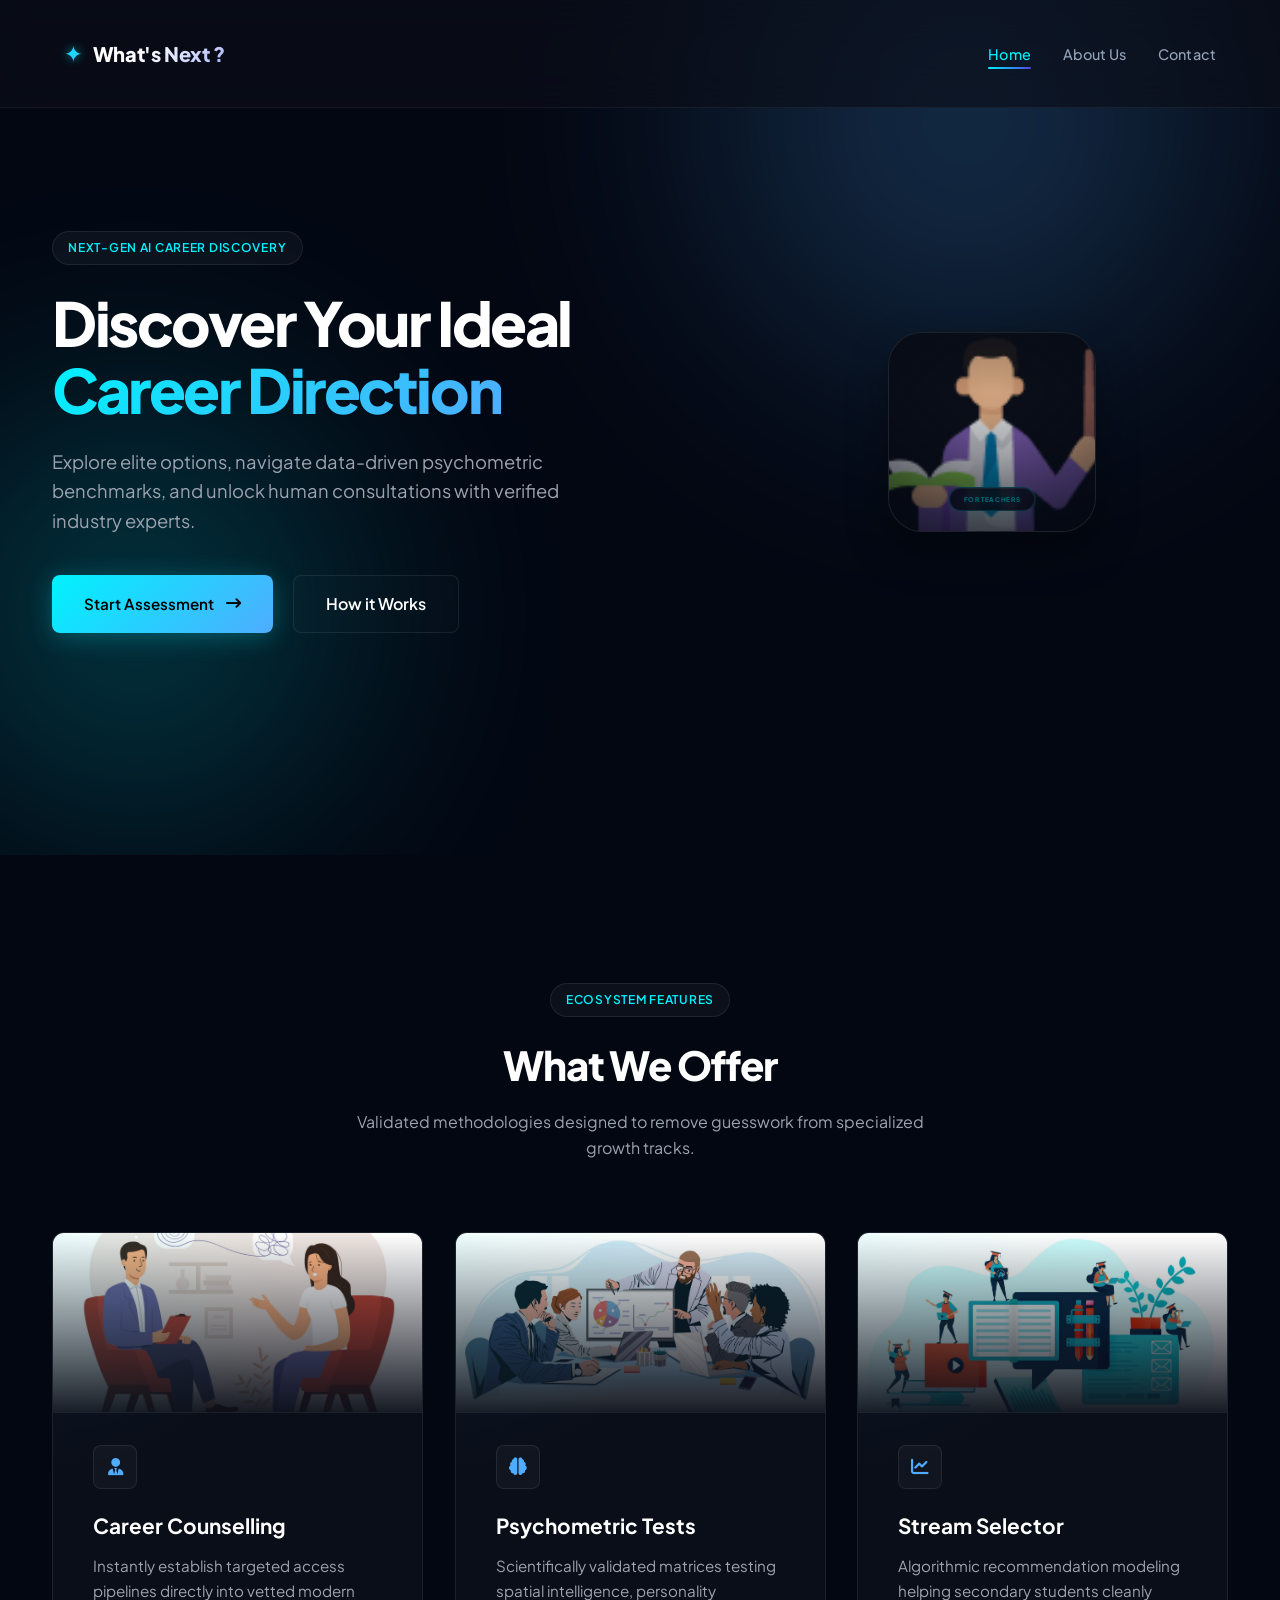
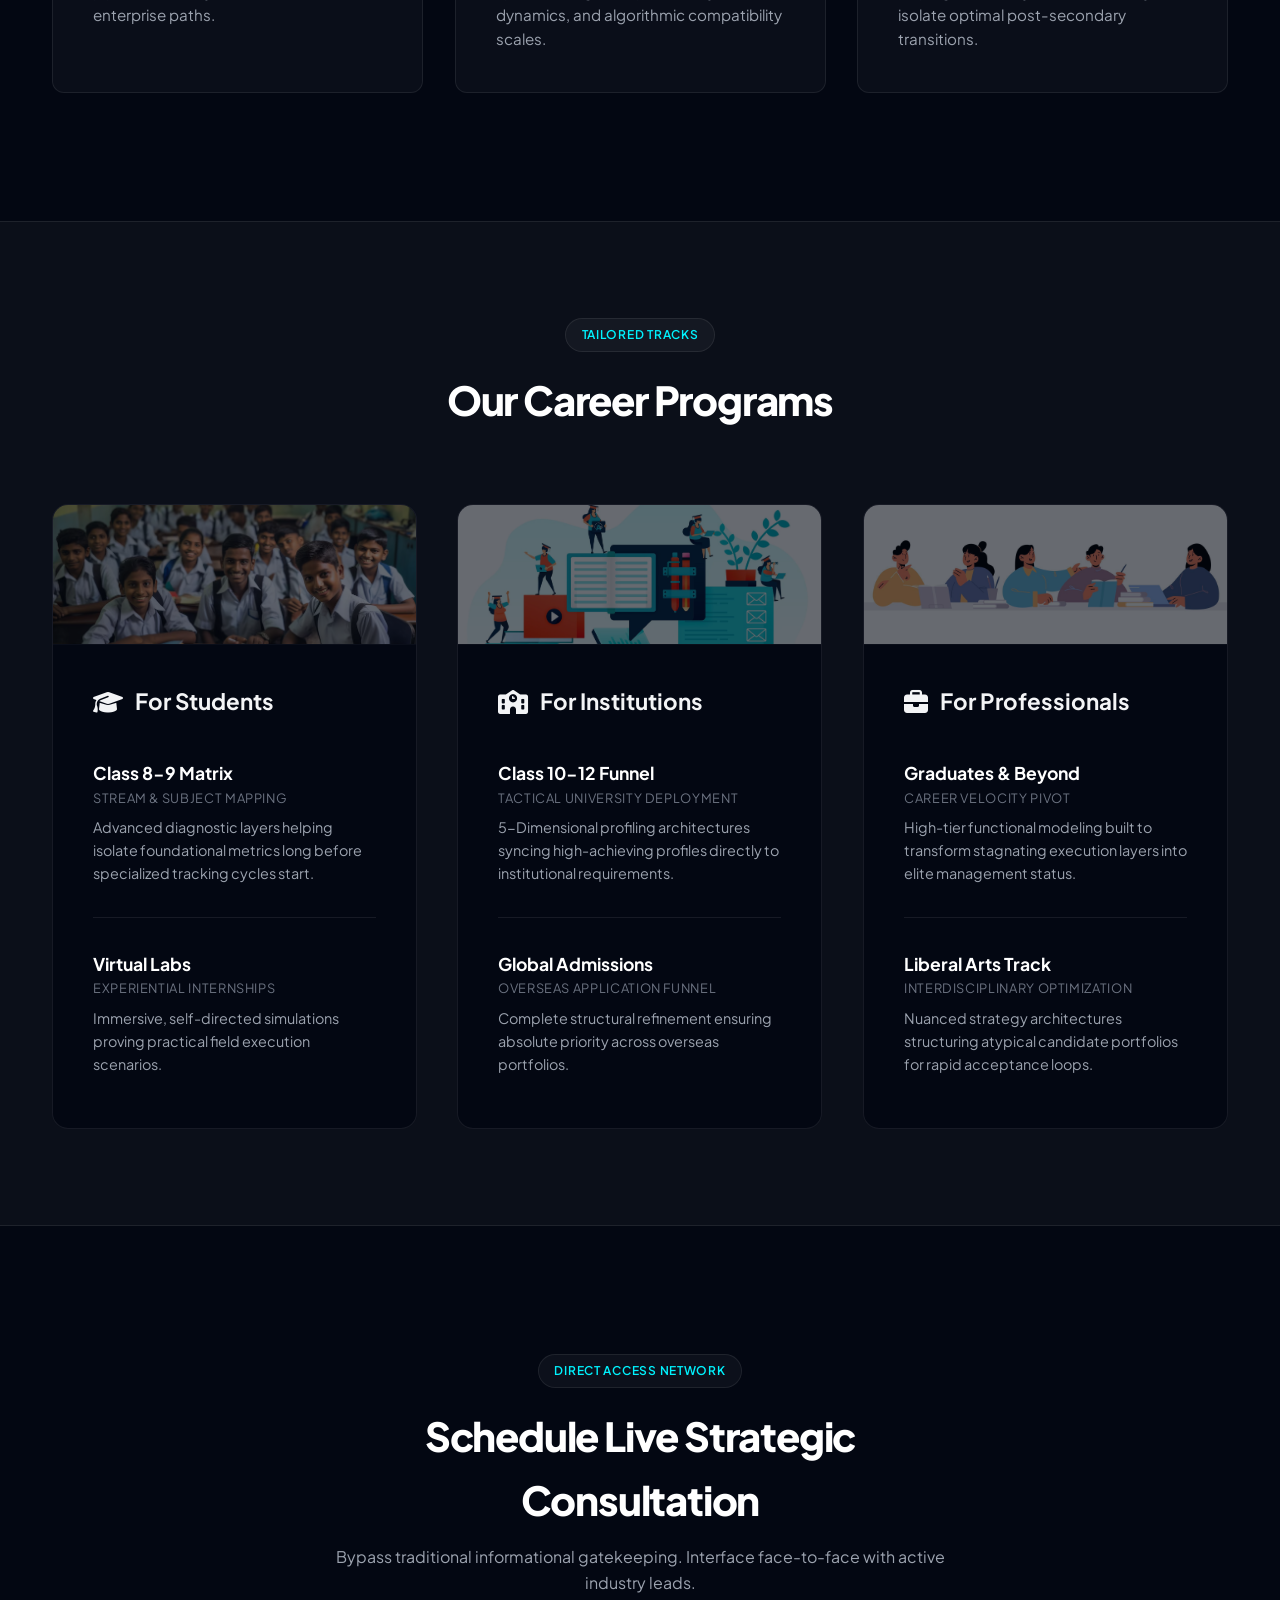
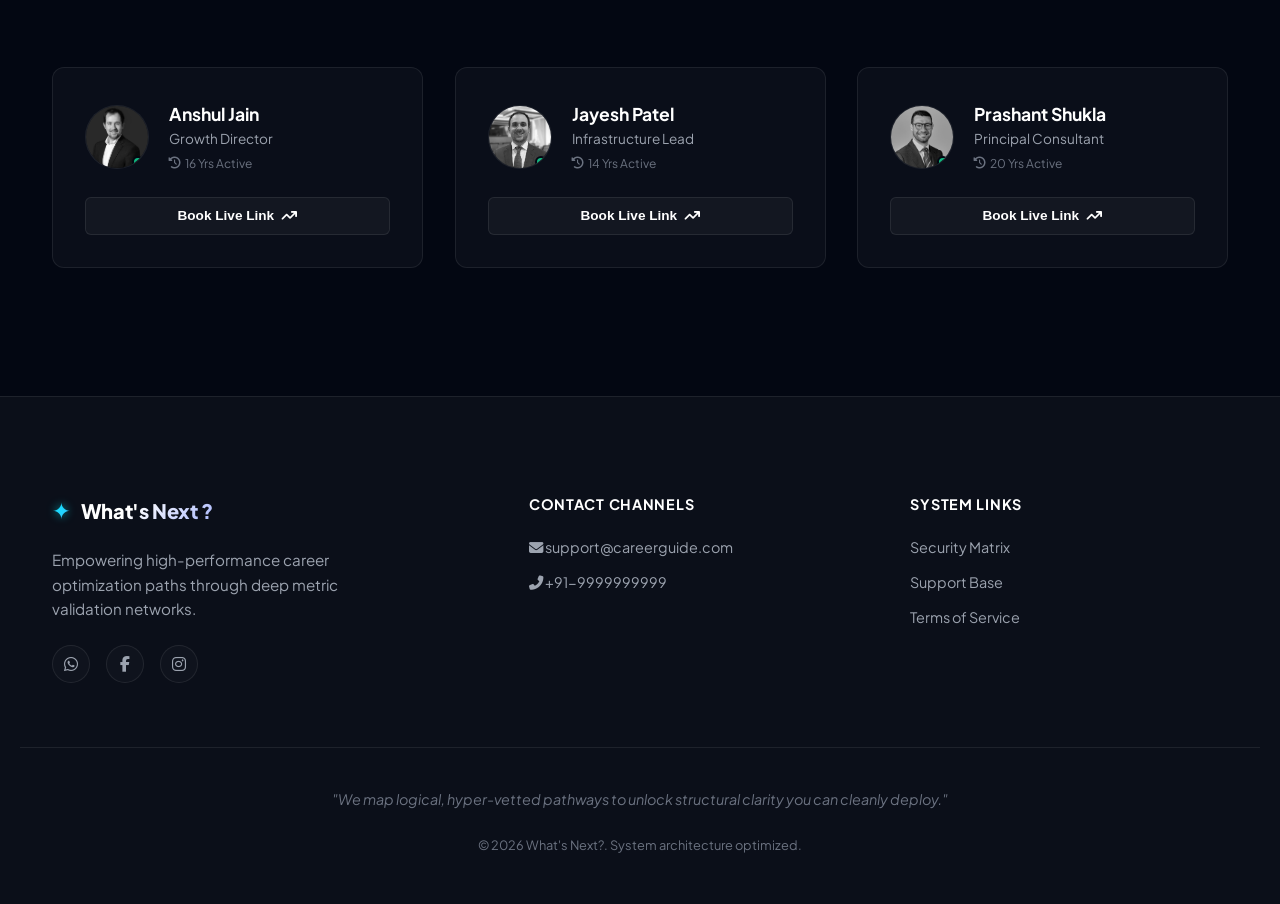
==== commit 53df8bc7: "fix: rename home.html to index.html for all the pages" ====
--- a/index.html
+++ b/index.html
@@ -322,7 +322,7 @@
 
   <header class="main-header" id="navbar">
     <div class="nav-container">
-      <a href="home.html" class="logo-wrapper">
+      <a href="index.html" class="logo-wrapper">
         <span class="logo-icon">✦</span>
         <h1 class="logo">What's Next ?</h1>
       </a>
@@ -335,7 +335,7 @@
 
       <nav class="nav">
         <ul class="nav-links" id="navLinks">
-          <li><a href="home.html" class="active">Home</a></li>
+          <li><a href="index.html" class="active">Home</a></li>
           <li><a href="about_us.html">About Us</a></li>
           <li><a href="contact.html">Contact</a></li>
         </ul>
